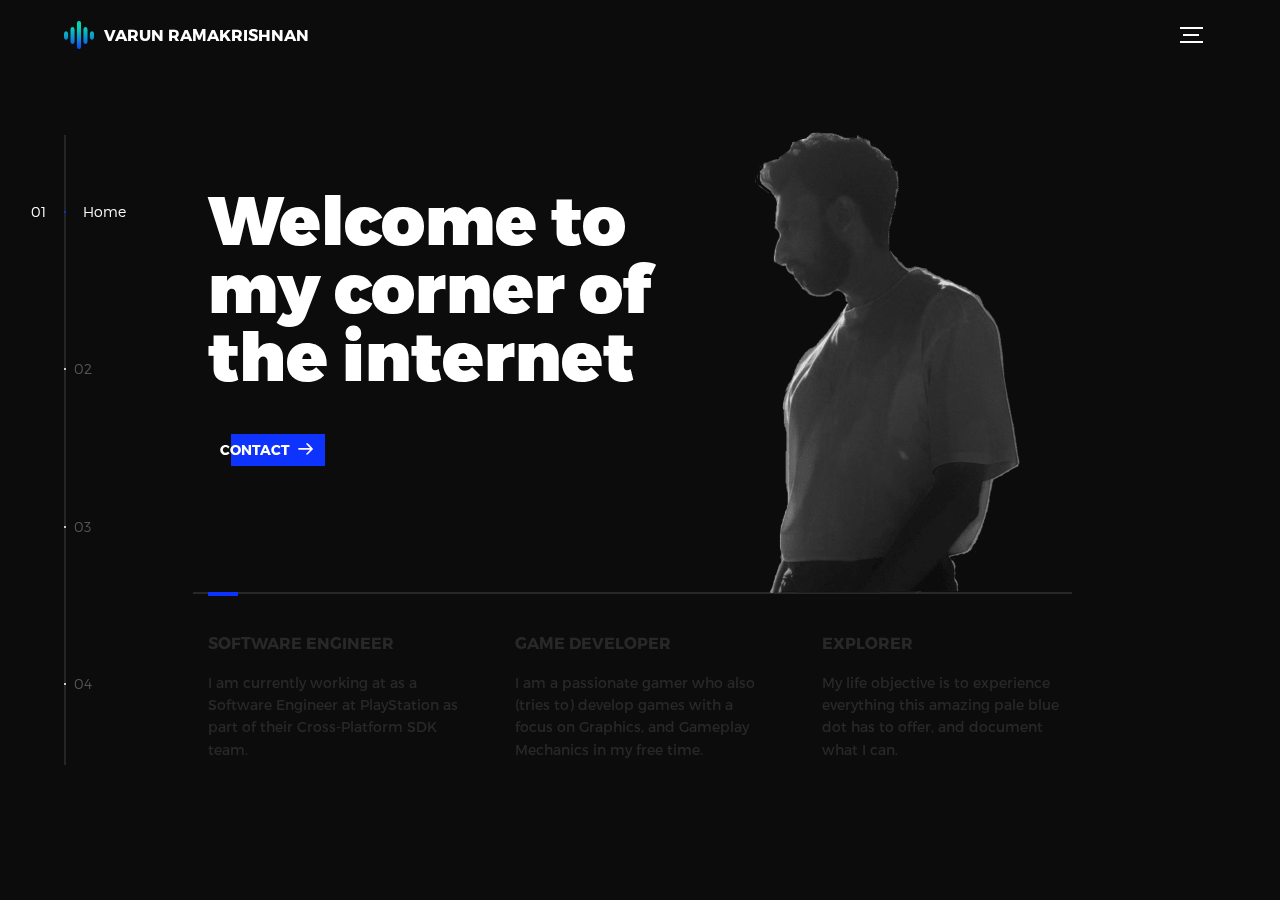
==== index.html @ d5f927af "Content changes" ====
<!DOCTYPE html>
<html lang="en">
<head>
  <title>Varun Ramakrishnan</title>
  <meta charset="utf-8">
  <meta name="viewport" content="width=device-width, initial-scale=1">
  <meta http-equiv="X-UA-Compatible" content="IE=edge">
  <meta name="description" content="HTML5 website template">
  <meta name="keywords" content="global, template, html, sass, jquery">
  <meta name="author" content="Varun Ramakrishnan">
  <link rel="stylesheet" href="assets/css/main.css">
</head>
<body>

<!-- notification for small viewports and landscape oriented smartphones -->
<div class="device-notification">
  <a class="device-notification--logo" href="#0">
    <img src="assets/img/logo.png" alt="Global">
    <p>Varun Ramakrishnan</p>
  </a>
  <p class="device-notification--message">I apologize, but I must request you orient your device to portrait or view my website from a larger screen. You won't be disappointed.</p>
</div>

<div class="perspective effect-rotate-left">
  <div class="container"><div class="outer-nav--return"></div>
    <div id="viewport" class="l-viewport">
      <div class="l-wrapper">
        <header class="header">
          <a class="header--logo" href="#0">
            <img src="assets/img/logo.png" alt="Global">
            <p>Varun Ramakrishnan</p>
          </a>
          <button class="header--cta cta">Contact Me</button>
          <div class="header--nav-toggle">
            <span></span>
          </div>
        </header>
        <nav class="l-side-nav">
          <ul class="side-nav">
            <li class="is-active"><span>Home</span></li>
            <li><span>Works</span></li>
            <li><span>About</span></li>
            <li><span>Contact</span></li>
            <!--<li><span>Hire us</span></li>-->
          </ul>
        </nav>
        <ul class="l-main-content main-content">
          <li class="l-section section section--is-active">
            <div class="intro">
              <div class="intro--banner">
                <h1>Welcome to<br>my corner of<br>the internet</h1>
                <button class="cta">Contact
                  <svg version="1.1" id="Layer_1" xmlns="http://www.w3.org/2000/svg" xmlns:xlink="http://www.w3.org/1999/xlink" x="0px" y="0px" viewBox="0 0 150 118" style="enable-background:new 0 0 150 118;" xml:space="preserve">
                  <g transform="translate(0.000000,118.000000) scale(0.100000,-0.100000)">
                    <path d="M870,1167c-34-17-55-57-46-90c3-15,81-100,194-211l187-185l-565-1c-431,0-571-3-590-13c-55-28-64-94-18-137c21-20,33-20,597-20h575l-192-193C800,103,794,94,849,39c20-20,39-29,61-29c28,0,63,30,298,262c147,144,272,271,279,282c30,51,23,60-219,304C947,1180,926,1196,870,1167z"/>
                  </g>
                  </svg>
                  <span class="btn-background"></span>
                </button>
                <img src="assets/img/intro-banner-min.png" alt="Welcome">
              </div>
              <div class="intro--options">
                <a href="#0">
                  <h3>Software Engineer</h3>
                  <p>I am currently working at as a Software Engineer at PlayStation as part of their Cross-Platform SDK team.</p>
                </a>
                <a href="#0">
                  <h3>Game Developer</h3>
                  <p>I am a passionate gamer who also (tries to) develop games with a focus on Graphics, and Gameplay Mechanics in my free time.</p>
                </a>
                <a href="#0">
                  <h3>Explorer</h3>
                  <p>My life objective is to experience everything this amazing pale blue dot has to offer, and document what I can.</p>
                </a>
              </div>
            </div>
          </li>
          <li class="l-section section">
            <div class="work">
              <h2>Portfolio</h2>
              <div class="work--lockup">
                <ul class="slider">
                  <li class="slider--item slider--item-left">
                    <a href="inner/Resume.html" target="_blank" rel="noopener noreferrer">
                      <div class="slider--item-image">
                        <img src="assets/img/work-victory.jpg" alt="Resume">
                      </div>
                      <p class="slider--item-title">Resume</p>
                      <p class="slider--item-description">A website-ified version of my paper resume.</p>
                    </a>
                  </li>
                  <li class="slider--item slider--item-center">
                    <a href="https://github.com/VarunRamakri7" target="_blank" rel="noopener noreferrer">
                      <div class="slider--item-image">
                        <img src="assets/img/work-metiew-smith.jpg" alt="GitHub">
                      </div>
                      <p class="slider--item-title">GitHub</p>
                      <p class="slider--item-description">All my repositories with my games, graphics, and simulation projects.</p>
                    </a>
                  </li>
                  <li class="slider--item slider--item-right">
                    <a href="https://store.steampowered.com/app/1269250/War_Smith/" target="_blank" rel="noopener noreferrer">
                      <div class="slider--item-image">
                        <img src="assets/img/work-alex-nowak.jpg" alt="War Smith">
                      </div>
                      <p class="slider--item-title">War Smith</p>
                      <p class="slider--item-description">I was the Lead Programmer on this couch co-op that is available on Steam.</p>
                    </a>
                  </li>
                  <li class="slider--item slider--item-right">
                    <a href="https://varunramakri7.github.io/BottomGun/" target="_blank" rel="noopener noreferrer">
                      <div class="slider--item-image">
                        <img src="assets/img/work-alex-nowak.jpg" alt="BottomGun">
                      </div>
                      <p class="slider--item-title">BottomGun</p>
                      <p class="slider--item-description">My take on an endless runner that I made while learning WebGL.</p>
                    </a>
                  </li>
                </ul>
                <div class="slider--prev">
                  <svg version="1.1" id="Layer_1" xmlns="http://www.w3.org/2000/svg" xmlns:xlink="http://www.w3.org/1999/xlink" x="0px" y="0px"
                  viewBox="0 0 150 118" style="enable-background:new 0 0 150 118;" xml:space="preserve">
                  <g transform="translate(0.000000,118.000000) scale(0.100000,-0.100000)">
                    <path d="M561,1169C525,1155,10,640,3,612c-3-13,1-36,8-52c8-15,134-145,281-289C527,41,562,10,590,10c22,0,41,9,61,29
                    c55,55,49,64-163,278L296,510h575c564,0,576,0,597,20c46,43,37,109-18,137c-19,10-159,13-590,13l-565,1l182,180
                    c101,99,187,188,193,199c16,30,12,57-12,84C631,1174,595,1183,561,1169z"/>
                  </g>
                  </svg>
                </div>
                <div class="slider--next">
                  <svg version="1.1" id="Layer_1" xmlns="http://www.w3.org/2000/svg" xmlns:xlink="http://www.w3.org/1999/xlink" x="0px" y="0px" viewBox="0 0 150 118" style="enable-background:new 0 0 150 118;" xml:space="preserve">
                  <g transform="translate(0.000000,118.000000) scale(0.100000,-0.100000)">
                    <path d="M870,1167c-34-17-55-57-46-90c3-15,81-100,194-211l187-185l-565-1c-431,0-571-3-590-13c-55-28-64-94-18-137c21-20,33-20,597-20h575l-192-193C800,103,794,94,849,39c20-20,39-29,61-29c28,0,63,30,298,262c147,144,272,271,279,282c30,51,23,60-219,304C947,1180,926,1196,870,1167z"/>
                  </g>
                  </svg>
                </div>
              </div>
            </div>
          </li>
          <li class="l-section section">
            <div class="about">
              <div class="about--banner">
                <h2>We<br>believe in<br>passionate<br>people</h2>
                <a href="#0">Career
                  <span>
                    <svg version="1.1" id="Layer_1" xmlns="http://www.w3.org/2000/svg" xmlns:xlink="http://www.w3.org/1999/xlink" x="0px" y="0px" viewBox="0 0 150 118" style="enable-background:new 0 0 150 118;" xml:space="preserve">
                    <g transform="translate(0.000000,118.000000) scale(0.100000,-0.100000)">
                      <path d="M870,1167c-34-17-55-57-46-90c3-15,81-100,194-211l187-185l-565-1c-431,0-571-3-590-13c-55-28-64-94-18-137c21-20,33-20,597-20h575l-192-193C800,103,794,94,849,39c20-20,39-29,61-29c28,0,63,30,298,262c147,144,272,271,279,282c30,51,23,60-219,304C947,1180,926,1196,870,1167z"/>
                    </g>
                    </svg>
                  </span>
                </a>
                <img src="assets/img/about-visual.png" alt="About Us">
              </div>
              <div class="about--options">
                <a href="#0">
                  <h3>Winners</h3>
                </a>
                <a href="#0">
                  <h3>Philosophy</h3>
                </a>
                <a href="#0">
                  <h3>History</h3>
                </a>
              </div>
            </div>
          </li>
          <li class="l-section section">
            <div class="contact">
              <div class="contact--lockup">
                <div class="modal">
                  <div class="modal--information">
                    <p>Pawia 5, 31-154 Kraków, Poland</p>
                    <a href="mailto:ouremail@gmail.com">ouremail@gmail.com</a>
                    <a href="tel:+148126287560">+48 12 628 75 60</a>
                  </div>
                  <ul class="modal--options">
                    <li><a href="#0">Bēhance</a></li>
                    <li><a href="#0">dribbble</a></li>
                    <li><a href="mailto:ouremail@gmail.com">Contact Us</a></li>
                  </ul>
                </div>
              </div>
            </div>
          </li>
          <li class="l-section section">
            <div class="hire">
              <h2>You want us to do</h2>
              <!-- checkout formspree.io for easy form setup -->
              <form class="work-request">
                <div class="work-request--options">
                  <span class="options-a">
                    <input id="opt-1" type="checkbox" value="app design">
                    <label for="opt-1">
                      <svg version="1.1" id="Layer_1" xmlns="http://www.w3.org/2000/svg" xmlns:xlink="http://www.w3.org/1999/xlink" x="0px" y="0px"
                      viewBox="0 0 150 111" style="enable-background:new 0 0 150 111;" xml:space="preserve">
                      <g transform="translate(0.000000,111.000000) scale(0.100000,-0.100000)">
                        <path d="M950,705L555,310L360,505C253,612,160,700,155,700c-6,0-44-34-85-75l-75-75l278-278L550-5l475,475c261,261,475,480,475,485c0,13-132,145-145,145C1349,1100,1167,922,950,705z"/>
                      </g>
                      </svg>
                      App Design
                    </label>
                    <input id="opt-2" type="checkbox" value="graphic design">
                    <label for="opt-2">
                      <svg version="1.1" id="Layer_1" xmlns="http://www.w3.org/2000/svg" xmlns:xlink="http://www.w3.org/1999/xlink" x="0px" y="0px"
                      viewBox="0 0 150 111" style="enable-background:new 0 0 150 111;" xml:space="preserve">
                      <g transform="translate(0.000000,111.000000) scale(0.100000,-0.100000)">
                        <path d="M950,705L555,310L360,505C253,612,160,700,155,700c-6,0-44-34-85-75l-75-75l278-278L550-5l475,475c261,261,475,480,475,485c0,13-132,145-145,145C1349,1100,1167,922,950,705z"/>
                      </g>
                      </svg>
                      Graphic Design
                    </label>
                    <input id="opt-3" type="checkbox" value="motion design">
                    <label for="opt-3">
                      <svg version="1.1" id="Layer_1" xmlns="http://www.w3.org/2000/svg" xmlns:xlink="http://www.w3.org/1999/xlink" x="0px" y="0px"
                      viewBox="0 0 150 111" style="enable-background:new 0 0 150 111;" xml:space="preserve">
                      <g transform="translate(0.000000,111.000000) scale(0.100000,-0.100000)">
                        <path d="M950,705L555,310L360,505C253,612,160,700,155,700c-6,0-44-34-85-75l-75-75l278-278L550-5l475,475c261,261,475,480,475,485c0,13-132,145-145,145C1349,1100,1167,922,950,705z"/>
                      </g>
                      </svg>
                      Motion Design
                    </label>
                  </span>
                  <span class="options-b">
                    <input id="opt-4" type="checkbox" value="ux design">
                    <label for="opt-4">
                      <svg version="1.1" id="Layer_1" xmlns="http://www.w3.org/2000/svg" xmlns:xlink="http://www.w3.org/1999/xlink" x="0px" y="0px"
                      viewBox="0 0 150 111" style="enable-background:new 0 0 150 111;" xml:space="preserve">
                      <g transform="translate(0.000000,111.000000) scale(0.100000,-0.100000)">
                        <path d="M950,705L555,310L360,505C253,612,160,700,155,700c-6,0-44-34-85-75l-75-75l278-278L550-5l475,475c261,261,475,480,475,485c0,13-132,145-145,145C1349,1100,1167,922,950,705z"/>
                      </g>
                      </svg>
                      UX Design
                    </label>
                    <input id="opt-5" type="checkbox" value="webdesign">
                    <label for="opt-5">
                      <svg version="1.1" id="Layer_1" xmlns="http://www.w3.org/2000/svg" xmlns:xlink="http://www.w3.org/1999/xlink" x="0px" y="0px"
                      viewBox="0 0 150 111" style="enable-background:new 0 0 150 111;" xml:space="preserve">
                      <g transform="translate(0.000000,111.000000) scale(0.100000,-0.100000)">
                        <path d="M950,705L555,310L360,505C253,612,160,700,155,700c-6,0-44-34-85-75l-75-75l278-278L550-5l475,475c261,261,475,480,475,485c0,13-132,145-145,145C1349,1100,1167,922,950,705z"/>
                      </g>
                      </svg>
                      Webdesign
                    </label>
                    <input id="opt-6" type="checkbox" value="marketing">
                    <label for="opt-6">
                      <svg version="1.1" id="Layer_1" xmlns="http://www.w3.org/2000/svg" xmlns:xlink="http://www.w3.org/1999/xlink" x="0px" y="0px"
                      viewBox="0 0 150 111" style="enable-background:new 0 0 150 111;" xml:space="preserve">
                      <g transform="translate(0.000000,111.000000) scale(0.100000,-0.100000)">
                        <path d="M950,705L555,310L360,505C253,612,160,700,155,700c-6,0-44-34-85-75l-75-75l278-278L550-5l475,475c261,261,475,480,475,485c0,13-132,145-145,145C1349,1100,1167,922,950,705z"/>
                      </g>
                      </svg>
                      Marketing
                    </label>
                  </span>
                </div>
                <div class="work-request--information">
                  <div class="information-name">
                    <input id="name" type="text" spellcheck="false">
                    <label for="name">Name</label>
                  </div>
                  <div class="information-email">
                    <input id="email" type="email" spellcheck="false">
                    <label for="email">Email</label>
                  </div>
                </div>
                <input type="submit" value="Send Request">
              </form>
            </div>
          </li>
        </ul>
      </div>
    </div>
  </div>
  <ul class="outer-nav">
    <li class="is-active">Home</li>
    <li>Works</li>
    <li>About</li>
    <li>Contact</li>
    <li>Hire us</li>
  </ul>
</div>

<script src="https://ajax.googleapis.com/ajax/libs/jquery/2.2.4/jquery.min.js"></script>
<script>window.jQuery || document.write('<script src="assets/js/vendor/jquery-2.2.4.min.js"><\/script>')</script>
<script src="assets/js/functions-min.js"></script>
</body>
</html>
---- assets/css/main.css ----
@font-face{font-family:'Montserrat';src:url("fonts/Montserrat-Black.eot");src:local("☺"),url("fonts/Montserrat-Black.woff") format("woff"),url("fonts/Montserrat-Black.ttf") format("truetype"),url("fonts/Montserrat-Black.svg") format("svg");font-weight:900;font-style:normal}@font-face{font-family:'Montserrat';src:url("fonts/Montserrat-Bold.eot");src:local("☺"),url("fonts/Montserrat-Bold.woff") format("woff"),url("fonts/Montserrat-Bold.ttf") format("truetype"),url("fonts/Montserrat-Bold.svg") format("svg");font-weight:700;font-style:normal}@font-face{font-family:'Montserrat';src:url("fonts/Montserrat-Regular.eot");src:local("☺"),url("fonts/Montserrat-Regular.woff") format("woff"),url("fonts/Montserrat-Regular.ttf") format("truetype"),url("fonts/Montserrat-Regular.svg") format("svg");font-weight:400;font-style:normal}@font-face{font-family:'Montserrat';src:url("fonts/Montserrat-Light.eot");src:local("☺"),url("fonts/Montserrat-Light.woff") format("woff"),url("fonts/Montserrat-Light.ttf") format("truetype"),url("fonts/Montserrat-Light.svg") format("svg");font-weight:300;font-style:normal}/*! normalize.css v3.0.2 | MIT License | git.io/normalize */html{font-family:sans-serif;-ms-text-size-adjust:100%;-webkit-text-size-adjust:100%}body{margin:0}article,aside,details,figcaption,figure,footer,header,hgroup,main,menu,nav,section,summary{display:block}audio,canvas,progress,video{display:inline-block;vertical-align:baseline}audio:not([controls]){display:none;height:0}[hidden],template{display:none}a{background-color:transparent}a:active,a:hover{outline:0}abbr[title]{border-bottom:1px dotted}b,strong{font-weight:bold}dfn{font-style:italic}h1{font-size:2em;margin:0.67em 0}mark{background:#ff0;color:#000}small{font-size:80%}sub,sup{font-size:75%;line-height:0;position:relative;vertical-align:baseline}sup{top:-0.5em}sub{bottom:-0.25em}img{border:0}svg:not(:root){overflow:hidden}figure{margin:1em 40px}hr{box-sizing:content-box;height:0}pre{overflow:auto}code,kbd,pre,samp{font-family:monospace, monospace;font-size:1em}button,input,optgroup,select,textarea{color:inherit;font:inherit;margin:0}button{overflow:visible}button,select{text-transform:none}button,html input[type="button"],input[type="reset"],input[type="submit"]{-webkit-appearance:button;cursor:pointer}button[disabled],html input[disabled]{cursor:default}button::-moz-focus-inner,input::-moz-focus-inner{border:0;padding:0}input{line-height:normal}input[type="checkbox"],input[type="radio"]{box-sizing:border-box;padding:0}input[type="number"]::-webkit-inner-spin-button,input[type="number"]::-webkit-outer-spin-button{height:auto}input[type="search"]{-webkit-appearance:textfield;box-sizing:content-box}input[type="search"]::-webkit-search-cancel-button,input[type="search"]::-webkit-search-decoration{-webkit-appearance:none}fieldset{border:1px solid #c0c0c0;margin:0 2px;padding:0.35em 0.625em 0.75em}legend{border:0;padding:0}textarea{overflow:auto}optgroup{font-weight:bold}table{border-collapse:collapse;border-spacing:0}td,th{padding:0}::-moz-selection{background:#FFF498}::selection{background:#FFF498}::-moz-selection{background:#FFF498}img::-moz-selection{background:transparent}img::selection{background:transparent}img::-moz-selection{background:transparent}body{-webkit-tap-highlight-color:#FFF498}body{background-color:#0c0c0c;font-size:14px;line-height:1.6;font-family:"Montserrat",sans-serif;color:#fff;-webkit-font-smoothing:antialiased;-webkit-text-size-adjust:100%}.l-viewport{position:relative;width:100%;height:100vh;box-shadow:0 0 45px 5px rgba(0,0,0,0.85);overflow:hidden}.l-wrapper{position:relative;width:1440px;max-width:90%;height:100%;margin:0 auto}.l-side-nav{position:absolute;left:0;display:-webkit-box;display:-webkit-flex;display:-ms-flexbox;display:flex;height:100%;-webkit-box-align:center;-webkit-align-items:center;-ms-flex-align:center;align-items:center}.l-side-nav::before{content:"";position:absolute;top:50%;left:0;-webkit-transform:translateY(-50%);transform:translateY(-50%);width:2px;height:70%;max-height:750px;background-color:#555;opacity:.35;z-index:10}@media (max-width: 1180px){.l-side-nav{display:none}}.l-main-content{position:relative;width:100%;height:100%;margin:0;padding:0;list-style:none}.l-section{position:absolute;width:100%;height:100%}.device-notification{display:none;position:fixed;top:0;left:0;width:100%;height:100%;-webkit-box-orient:vertical;-webkit-box-direction:normal;-webkit-flex-direction:column;-ms-flex-direction:column;flex-direction:column;-webkit-box-align:center;-webkit-align-items:center;-ms-flex-align:center;-ms-grid-row-align:center;align-items:center;-webkit-box-pack:center;-webkit-justify-content:center;-ms-flex-pack:center;justify-content:center;background-color:#0c0c0c;z-index:12}.device-notification--logo{display:-webkit-box;display:-webkit-flex;display:-ms-flexbox;display:flex;-webkit-box-align:center;-webkit-align-items:center;-ms-flex-align:center;align-items:center;text-decoration:none;color:#fff}.device-notification--logo p{margin:0 0 0 10px;font-size:16px;font-weight:700;text-transform:uppercase}.device-notification--message{width:70%;margin:30px 0 0 0;font-weight:700;text-align:center}@media (max-width: 767px) and (min-width: 601px) and (max-height: 680px){.device-notification{display:-webkit-box;display:-webkit-flex;display:-ms-flexbox;display:flex}}@media (max-width: 600px) and (min-width: 480px) and (max-height: 580px){.device-notification{display:-webkit-box;display:-webkit-flex;display:-ms-flexbox;display:flex}}@media (max-width: 736px) and (min-width: 360px) and (orientation: landscape){.device-notification{display:-webkit-box;display:-webkit-flex;display:-ms-flexbox;display:flex}}@media(max-width: 359px){.device-notification{display:-webkit-box;display:-webkit-flex;display:-ms-flexbox;display:flex}}.section{opacity:0;visibility:hidden;-webkit-transition:opacity .4s ease-in-out,visibility 0s .4s;transition:opacity .4s ease-in-out,visibility 0s .4s}.section--is-active{opacity:1;visibility:visible;z-index:1;-webkit-transition:opacity .4s ease-in-out .4s;transition:opacity .4s ease-in-out .4s}.section--next{-webkit-transform:translateY(-45px);transform:translateY(-45px);-webkit-transition:-webkit-transform .4s ease-in-out;transition:-webkit-transform .4s ease-in-out;transition:transform .4s ease-in-out;transition:transform .4s ease-in-out, -webkit-transform .4s ease-in-out}.section--prev{-webkit-transform:translateY(45px);transform:translateY(45px);-webkit-transition:-webkit-transform .4s ease-in-out;transition:-webkit-transform .4s ease-in-out;transition:transform .4s ease-in-out;transition:transform .4s ease-in-out, -webkit-transform .4s ease-in-out}.header{position:absolute;top:0;left:0;display:-webkit-box;display:-webkit-flex;display:-ms-flexbox;display:flex;width:100%;height:70px;-webkit-box-align:center;-webkit-align-items:center;-ms-flex-align:center;align-items:center;-webkit-box-pack:justify;-webkit-justify-content:space-between;-ms-flex-pack:justify;justify-content:space-between;z-index:10}.header--logo{display:-webkit-box;display:-webkit-flex;display:-ms-flexbox;display:flex;-webkit-box-align:center;-webkit-align-items:center;-ms-flex-align:center;align-items:center;text-decoration:none;color:#fff}.header--logo p{margin:0 0 0 10px;font-size:16px;font-weight:700;text-transform:uppercase}.header--nav-toggle{display:-webkit-box;display:-webkit-flex;display:-ms-flexbox;display:flex;width:50px;height:50px;-webkit-box-orient:vertical;-webkit-box-direction:normal;-webkit-flex-direction:column;-ms-flex-direction:column;flex-direction:column;-webkit-box-align:center;-webkit-align-items:center;-ms-flex-align:center;align-items:center;-webkit-box-pack:center;-webkit-justify-content:center;-ms-flex-pack:center;justify-content:center;cursor:pointer}.header--nav-toggle span,.header--nav-toggle::before,.header--nav-toggle::after{content:"";position:relative;width:16px;height:2px;background-color:#fff}.header--nav-toggle::before{bottom:5px;width:23px}.header--nav-toggle::after{top:5px;width:23px}.header--cta{position:absolute;top:50%;left:50%;-webkit-transform:translate(-50%, -50%);transform:translate(-50%, -50%);padding:0 20px;line-height:30px;text-decoration:none;color:#fff;font-weight:700;text-transform:uppercase;background-color:#0f33ff;border:none;opacity:0;visibility:hidden;-webkit-transition:opacity .4s ease-in-out,visibility 0s .4s;transition:opacity .4s ease-in-out,visibility 0s .4s}.header--cta:focus{outline:none}.header--cta.is-active{opacity:1;visibility:visible;-webkit-transition:opacity .4s ease-in-out .4s;transition:opacity .4s ease-in-out .4s}@media (max-width: 767px){.header--cta{display:none}}.side-nav{position:relative;display:-webkit-box;display:-webkit-flex;display:-ms-flexbox;display:flex;width:100px;height:70%;max-height:750px;-webkit-box-orient:vertical;-webkit-box-direction:normal;-webkit-flex-direction:column;-ms-flex-direction:column;flex-direction:column;-webkit-justify-content:space-around;-ms-flex-pack:distribute;justify-content:space-around;margin:0;padding:0;list-style-position:inside;z-index:10}.side-nav>li{position:relative;top:-5px;color:#fff;font-size:6px;cursor:pointer}.side-nav>li span{position:relative;top:3px;left:10px;color:#fff;font-size:14px;font-weight:300;opacity:0;visibility:hidden}.side-nav>li::before{position:absolute;top:3px;left:10px;color:#555;font-size:14px;font-weight:300}.side-nav li:nth-child(1)::before{content:"01"}.side-nav li:nth-child(2)::before{content:"02"}.side-nav li:nth-child(3)::before{content:"03"}.side-nav li:nth-child(4)::before{content:"04"}.side-nav li:nth-child(5)::before{content:"05"}.side-nav li.is-active{color:#0f33ff;-webkit-transition:color .4s ease-in-out;transition:color .4s ease-in-out}.side-nav li.is-active span{opacity:1;visibility:visible;-webkit-transition:opacity .4s ease-in-out;transition:opacity .4s ease-in-out}.side-nav li.is-active::before{left:-33px;color:#fff}.intro{position:relative;display:-webkit-box;display:-webkit-flex;display:-ms-flexbox;display:flex;width:900px;max-width:75%;height:100%;-webkit-box-orient:vertical;-webkit-box-direction:normal;-webkit-flex-direction:column;-ms-flex-direction:column;flex-direction:column;-webkit-box-pack:center;-webkit-justify-content:center;-ms-flex-pack:center;justify-content:center;margin:0 auto}@media (max-width: 1180px){.intro{max-width:100%}}.intro--banner{position:relative;height:475px}.intro--banner::before{content:"";position:absolute;bottom:20px;left:-15px;right:0;height:2px;background-color:#282828}.intro--banner::after{content:"";position:absolute;bottom:18px;left:0;width:30px;height:4px;background-color:#0f33ff}.intro--banner h1{position:relative;font-size:68px;font-weight:900;line-height:1;z-index:1}.intro--banner button{position:relative;padding:5px 17px 5px 12px;font-weight:700;text-transform:uppercase;background-color:transparent;border:none}.intro--banner button .btn-background{position:absolute;top:0;left:23px;right:0;height:100%;background-color:#0f33ff;z-index:-1;-webkit-transition:left .2s ease-in-out;transition:left .2s ease-in-out}.intro--banner button:hover .btn-background{left:0}.intro--banner button:focus{outline:none}.intro--banner button svg{position:relative;left:5px;width:15px;fill:#fff}.intro--banner img{position:absolute;bottom:21px;right:-12px}.intro--options{display:-webkit-box;display:-webkit-flex;display:-ms-flexbox;display:flex;-webkit-box-pack:justify;-webkit-justify-content:space-between;-ms-flex-pack:justify;justify-content:space-between;margin:0;padding:0;list-style:none}.intro--options>a{max-width:250px;text-decoration:none;color:#282828;-webkit-transition:color .2s ease-in-out;transition:color .2s ease-in-out}.intro--options>a:hover{color:#fff}.intro--options h3{font-size:16px;text-transform:uppercase}.intro--options p{margin-bottom:0}@media (max-width: 900px){.intro--banner{height:380px}.intro--banner h1{font-size:55px}.intro--banner img{width:430px}.intro--options>a{margin-right:30px}.intro--options>a:last-child{margin-right:0}}@media (max-width: 767px){.intro--banner{height:305px}.intro--banner h1{font-size:44px}.intro--banner img{width:330px}.intro--options{display:block}.intro--options>a{display:block;max-width:100%;margin:0 0 30px 0}.intro--options>a:last-child{margin-bottom:0}}@media (max-width: 600px){.intro--banner{height:360px}.intro--banner h1{font-size:55px}.intro--banner img{display:none}}@media (max-width: 600px) and (max-height: 750px){.intro--banner{height:auto}.intro--banner::before,.intro--banner::after{display:none}.intro--banner h1{margin-top:0}.intro--options{display:none}}.work{position:relative;display:-webkit-box;display:-webkit-flex;display:-ms-flexbox;display:flex;width:960px;max-width:80%;height:100%;-webkit-box-orient:vertical;-webkit-box-direction:normal;-webkit-flex-direction:column;-ms-flex-direction:column;flex-direction:column;-webkit-box-pack:center;-webkit-justify-content:center;-ms-flex-pack:center;justify-content:center;margin:0 auto}@media (max-width: 1180px){.work{max-width:100%}}.work h2{margin:0 0 20px 0;font-size:30px;text-align:center}.work--lockup{position:relative}.work--lockup .slider{position:relative;display:-webkit-box;display:-webkit-flex;display:-ms-flexbox;display:flex;width:80%;margin:0 auto;padding:0;list-style:none}.work--lockup .slider--item{position:absolute;display:none;text-align:center}.work--lockup .slider--item a{text-decoration:none;color:#858585}.work--lockup .slider--item-title{margin-top:10px;font-size:12px;font-weight:700;text-transform:uppercase}.work--lockup .slider--item-description{display:none;max-width:250px;margin:0 auto}.work--lockup .slider--item-image{width:150px;height:150px;margin:0 auto;border-radius:50%;overflow:hidden}.work--lockup .slider--item-image img{width:100%}.work--lockup .slider--item-left{top:50%;left:0;-webkit-transform:translateY(-50%);transform:translateY(-50%);display:block}.work--lockup .slider--item-right{top:50%;right:0;-webkit-transform:translateY(-50%);transform:translateY(-50%);display:block}.work--lockup .slider--item-center{position:relative;top:30px;left:50%;-webkit-transform:translateX(-50%);transform:translateX(-50%);display:block}.work--lockup .slider--item-center a{color:#fff}.work--lockup .slider--item-center .slider--item-title{margin-top:25px;font-size:16px}.work--lockup .slider--item-center .slider--item-description{display:block}.work--lockup .slider--item-center .slider--item-image{width:300px;height:300px}.work--lockup .slider--next,.work--lockup .slider--prev{position:absolute;top:160px;display:-webkit-box;display:-webkit-flex;display:-ms-flexbox;display:flex;width:50px;height:50px;-webkit-box-align:center;-webkit-align-items:center;-ms-flex-align:center;align-items:center;-webkit-box-pack:center;-webkit-justify-content:center;-ms-flex-pack:center;justify-content:center;background-color:#282828;border-radius:50%;cursor:pointer}.work--lockup .slider--next svg,.work--lockup .slider--prev svg{width:20px;fill:#fff}.work--lockup .slider--next{right:0}.work--lockup .slider--prev{left:0}@media (max-width: 900px){.work--lockup .slider--item-image{width:120px;height:120px}.work--lockup .slider--item-center .slider--item-image{width:240px;height:240px}.work--lockup .slider--next,.work--lockup .slider--prev{top:130px}}@media (max-width: 767px){.work--lockup .slider{width:75%}.work--lockup .slider--item-image{width:90px;height:90px}.work--lockup .slider--item-center .slider--item-image{width:190px;height:190px}.work--lockup .slider--next,.work--lockup .slider--prev{top:105px}}@media (max-width: 600px){.work--lockup .slider{width:auto}.work--lockup .slider--item-left,.work--lockup .slider--item-right{display:none}}.about{position:relative;display:-webkit-box;display:-webkit-flex;display:-ms-flexbox;display:flex;width:900px;max-width:75%;height:100%;-webkit-box-orient:vertical;-webkit-box-direction:normal;-webkit-flex-direction:column;-ms-flex-direction:column;flex-direction:column;-webkit-box-pack:center;-webkit-justify-content:center;-ms-flex-pack:center;justify-content:center;margin:0 auto}@media (max-width: 1180px){.about{max-width:100%}}.about--banner{position:relative;height:475px}.about--banner::before{content:"";position:absolute;top:20px;left:200px;-webkit-transform:rotate(-25deg);transform:rotate(-25deg);border:5px solid #0f33ff;border-right-color:transparent;border-bottom-color:transparent}.about--banner::after{content:"";position:absolute;top:75px;left:400px;-webkit-transform:rotate(45deg);transform:rotate(45deg);width:10px;height:10px;background-color:#0f33ff}.about--banner h2{position:relative;margin-top:35px;font-size:68px;font-weight:900;line-height:1;z-index:1}.about--banner h2::before{content:"";position:absolute;top:60px;left:268px;width:30px;height:30px;background-color:#0f33ff;border-radius:50%}.about--banner h2::after{content:"";position:absolute;top:255px;left:255px;width:10px;height:10px;background-color:#0f33ff}.about--banner a{padding:5px 17px 5px 0;text-decoration:none;color:#fff;font-weight:700;text-transform:uppercase;background-color:transparent}.about--banner a:hover svg{left:10px}.about--banner a svg{position:relative;left:5px;width:15px;fill:#fff;-webkit-transition:left .2s ease-in-out;transition:left .2s ease-in-out}.about--banner img{position:absolute;bottom:-90px;right:-12px}.about--options{display:-webkit-box;display:-webkit-flex;display:-ms-flexbox;display:flex;max-width:600px;-webkit-box-pack:justify;-webkit-justify-content:space-between;-ms-flex-pack:justify;justify-content:space-between;margin:0;padding:0;list-style:none}.about--options>a{position:relative;width:150px;height:75px;text-decoration:none;color:#fff;border:10px solid #0f33ff;background-position:center;background-size:cover;background-repeat:no-repeat}.about--options>a:nth-child(1){background-image:url("../img/about-winners.jpg")}.about--options>a:nth-child(2){background-image:url("../img/about-philosophy.jpg")}.about--options>a:nth-child(3){background-image:url("../img/about-history.jpg")}.about--options>a:hover h3{bottom:-50px}.about--options h3{position:absolute;bottom:-38px;left:10px;font-size:16px;text-transform:uppercase;-webkit-transition:bottom .2s ease-in-out,left .2s ease-in-out;transition:bottom .2s ease-in-out,left .2s ease-in-out}@media (max-width: 767px){.about--banner{height:305px}.about--banner::before{top:0;left:125px}.about--banner::after{top:35px;left:260px}.about--banner h2{margin-top:10px;font-size:44px}.about--banner h2::before{top:28px;left:168px}.about--banner h2::after{top:163px;left:163px}.about--banner img{width:315px}}@media (max-width: 600px){.about--banner{height:auto}.about--banner::before{left:155px}.about--banner::after{left:310px}.about--banner h2{margin-top:0;font-size:55px}.about--banner h2::before{top:43px;left:214px}.about--banner h2::after{top:205px;left:205px}.about--banner img{display:none}.about--options{display:none}}.contact{position:fixed;top:0;left:0;width:100%;height:100%;background-image:url("../img/contact-visual.png");background-position:center;background-size:cover;background-repeat:no-repeat}.contact--lockup{position:relative;display:-webkit-box;display:-webkit-flex;display:-ms-flexbox;display:flex;width:900px;max-width:75%;height:100%;-webkit-box-align:center;-webkit-align-items:center;-ms-flex-align:center;align-items:center;-webkit-box-pack:end;-webkit-justify-content:flex-end;-ms-flex-pack:end;justify-content:flex-end;margin:0 auto}@media (max-width: 1180px){.contact--lockup{max-width:90%}}@media (max-width: 767px){.contact--lockup{-webkit-box-pack:center;-webkit-justify-content:center;-ms-flex-pack:center;justify-content:center}}.contact--lockup .modal{padding:45px 45px;text-align:center;background-color:#0c0c0c;box-shadow:0 0 30px 0 rgba(0,0,0,0.75)}.contact--lockup .modal--information p,.contact--lockup .modal--information a{display:block;margin:14px 0;text-decoration:none;color:#fff;font-weight:700}.contact--lockup .modal--information p{margin-top:0}.contact--lockup .modal--options{margin:0;padding:0;list-style:none}.contact--lockup .modal--options>li{width:130px;margin:0 auto 25px auto}.contact--lockup .modal--options li:nth-child(1){background-color:#1769ff}.contact--lockup .modal--options li:nth-child(2){background-color:#ea4c89}.contact--lockup .modal--options li:nth-child(3){margin-bottom:0;background-color:#0f33ff;text-transform:uppercase}.contact--lockup .modal--options a{display:block;width:100%;padding:8px 0;text-decoration:none;color:#fff;font-weight:700}.hire{position:relative;display:-webkit-box;display:-webkit-flex;display:-ms-flexbox;display:flex;width:700px;max-width:75%;height:100%;-webkit-box-orient:vertical;-webkit-box-direction:normal;-webkit-flex-direction:column;-ms-flex-direction:column;flex-direction:column;-webkit-box-pack:center;-webkit-justify-content:center;-ms-flex-pack:center;justify-content:center;margin:0 auto}@media (max-width: 1180px){.hire{max-width:100%}}.hire h2{margin:0 0 20px 0;font-size:30px;text-align:center}.work-request{display:-webkit-box;display:-webkit-flex;display:-ms-flexbox;display:flex;width:100%;-webkit-box-orient:vertical;-webkit-box-direction:normal;-webkit-flex-direction:column;-ms-flex-direction:column;flex-direction:column;-webkit-box-align:center;-webkit-align-items:center;-ms-flex-align:center;align-items:center;color:#fff}.work-request input[type="submit"]{width:400px;max-width:100%;line-height:50px;font-size:16px;font-weight:700;text-transform:uppercase;background-color:#0f33ff;border:none;border-radius:0}.work-request input[type="submit"]:focus{outline:none}.work-request--options{display:-webkit-box;display:-webkit-flex;display:-ms-flexbox;display:flex;width:100%;-webkit-box-orient:vertical;-webkit-box-direction:normal;-webkit-flex-direction:column;-ms-flex-direction:column;flex-direction:column;-webkit-box-align:center;-webkit-align-items:center;-ms-flex-align:center;align-items:center;margin:30px 0}.work-request--options .options-a{display:-webkit-box;display:-webkit-flex;display:-ms-flexbox;display:flex;width:100%;-webkit-box-pack:justify;-webkit-justify-content:space-between;-ms-flex-pack:justify;justify-content:space-between}.work-request--options .options-b{display:-webkit-box;display:-webkit-flex;display:-ms-flexbox;display:flex;width:72%;-webkit-flex-wrap:wrap;-ms-flex-wrap:wrap;flex-wrap:wrap;-webkit-justify-content:space-around;-ms-flex-pack:distribute;justify-content:space-around}.work-request--options label{display:block;width:200px;margin-bottom:30px;line-height:50px;font-size:16px;font-weight:700;text-align:center;border:2px solid #fff;cursor:pointer;-webkit-transition:background-color .2s ease-in-out,border-color .2s ease-in-out;transition:background-color .2s ease-in-out,border-color .2s ease-in-out}.work-request--options label svg{position:relative;left:-5px;width:0;fill:#fff;-webkit-transition:width .2s ease-in-out;transition:width .2s ease-in-out}.work-request--options input[type="checkbox"]{display:none}.work-request--options input[type="checkbox"]:checked+label{background-color:#0f33ff;border-color:#0f33ff}.work-request--options input[type="checkbox"]:checked+label svg{width:15px}.work-request--information{display:-webkit-box;display:-webkit-flex;display:-ms-flexbox;display:flex;width:100%;-webkit-box-pack:justify;-webkit-justify-content:space-between;-ms-flex-pack:justify;justify-content:space-between;margin-bottom:60px}.work-request--information .information-name,.work-request--information .information-email{position:relative;width:45%;height:50px;font-size:30px;font-weight:300}.work-request--information input[type="text"],.work-request--information input[type="email"]{width:100%;padding:0 0 5px 0;background-color:transparent;border:none;border-bottom:1px solid #fff;border-radius:0}.work-request--information input[type="text"]:focus,.work-request--information input[type="email"]:focus{outline:none;background-color:#0c0c0c}.work-request--information label{position:absolute;top:0;left:0;pointer-events:none;-webkit-transition:top .2s ease-in-out,font-size .2s ease-in-out;transition:top .2s ease-in-out,font-size .2s ease-in-out}.work-request--information input:focus+label,.work-request--information input.has-value+label{top:-15px;font-size:14px}@media (max-width: 767px){.work-request--options{-webkit-box-orient:horizontal;-webkit-box-direction:normal;-webkit-flex-direction:row;-ms-flex-direction:row;flex-direction:row;-webkit-justify-content:space-around;-ms-flex-pack:distribute;justify-content:space-around}.work-request--options .options-a,.work-request--options .options-b{display:block;width:auto}}@media (max-width: 600px){.work-request--options{margin:20px 0}}@media (max-width: 600px) and (max-width: 415px){.work-request--options{-webkit-box-pack:justify;-webkit-justify-content:space-between;-ms-flex-pack:justify;justify-content:space-between}}@media (max-width: 600px){.work-request--options label{width:150px;margin-bottom:15px;font-size:14px}.work-request--options input[type="checkbox"]:checked+label svg{width:12px}.work-request--information{margin-bottom:30px}.work-request--information .information-name,.work-request--information .information-email{height:40px;font-size:24px}}.perspective{position:relative;width:100%;height:100%;overflow:hidden}.perspective--modalview{position:fixed;-webkit-perspective:1500px;perspective:1500px}.container{position:relative;-webkit-transform:translateZ(0) translateX(0) rotateY(0deg);transform:translateZ(0) translateX(0) rotateY(0deg);min-height:100%;outline:30px solid #0f33ff;-webkit-transition:-webkit-transform .4s;transition:-webkit-transform .4s;transition:transform .4s;transition:transform .4s, -webkit-transform .4s}.modalview .container{position:absolute;width:100%;height:100%;overflow:hidden;-webkit-backface-visibility:hidden;backface-visibility:hidden}.effect-rotate-left .container{-webkit-transform-origin:0% 50%;transform-origin:0% 50%;-webkit-transition:-webkit-transform .4s;transition:-webkit-transform .4s;transition:transform .4s;transition:transform .4s, -webkit-transform .4s}.effect-rotate-left--animate .container{-webkit-transform:translateZ(-1800px) translateX(-50%) rotateY(45deg);transform:translateZ(-1800px) translateX(-50%) rotateY(45deg);outline:30px solid #0f33ff}.outer-nav{position:absolute;top:50%;left:55%;-webkit-transform:translateY(-50%);transform:translateY(-50%);-webkit-transform-style:preserve-3d;transform-style:preserve-3d;margin:0;padding:0;list-style:none;text-align:center;visibility:hidden;-webkit-transition:visibility 0s .2s;transition:visibility 0s .2s}.outer-nav.is-vis{visibility:visible}.outer-nav--return{position:absolute;top:0;left:0;width:100%;height:100%;display:none;cursor:pointer;z-index:11}.outer-nav--return.is-vis{display:block}.outer-nav>li{-webkit-transform-style:preserve-3d;transform-style:preserve-3d;-webkit-transform:translateX(350px) translateZ(-1000px);transform:translateX(350px) translateZ(-1000px);font-size:55px;font-weight:900;opacity:0;cursor:pointer;-webkit-transition:opacity .2s,-webkit-transform .2s;transition:opacity .2s,-webkit-transform .2s;transition:transform .2s,opacity .2s;transition:transform .2s,opacity .2s,-webkit-transform .2s}.outer-nav>li.is-vis{-webkit-transform:translateX(0) translateZ(0);transform:translateX(0) translateZ(0);opacity:1;-webkit-transition:opacity .4s,-webkit-transform .4s;transition:opacity .4s,-webkit-transform .4s;transition:transform .4s,opacity .4s;transition:transform .4s,opacity .4s,-webkit-transform .4s}.outer-nav>li::before{content:"";position:absolute;top:50%;left:50%;-webkit-transform:translate(-50%, -25%);transform:translate(-50%, -25%);width:110%;height:15px;opacity:0;background-color:#0f33ff}.outer-nav>li.is-active::before{opacity:1}@media (max-width: 767px){.outer-nav>li{font-size:44px}}@media (max-width: 600px){.outer-nav>li{font-size:34px}}.outer-nav li.is-vis:nth-child(2){-webkit-transition-delay:.04s;transition-delay:.04s}.outer-nav li.is-vis:nth-child(3){-webkit-transition-delay:.08s;transition-delay:.08s}.outer-nav li.is-vis:nth-child(4){-webkit-transition-delay:.12s;transition-delay:.12s}.outer-nav li.is-vis:nth-child(5){-webkit-transition-delay:.16s;transition-delay:.16s}
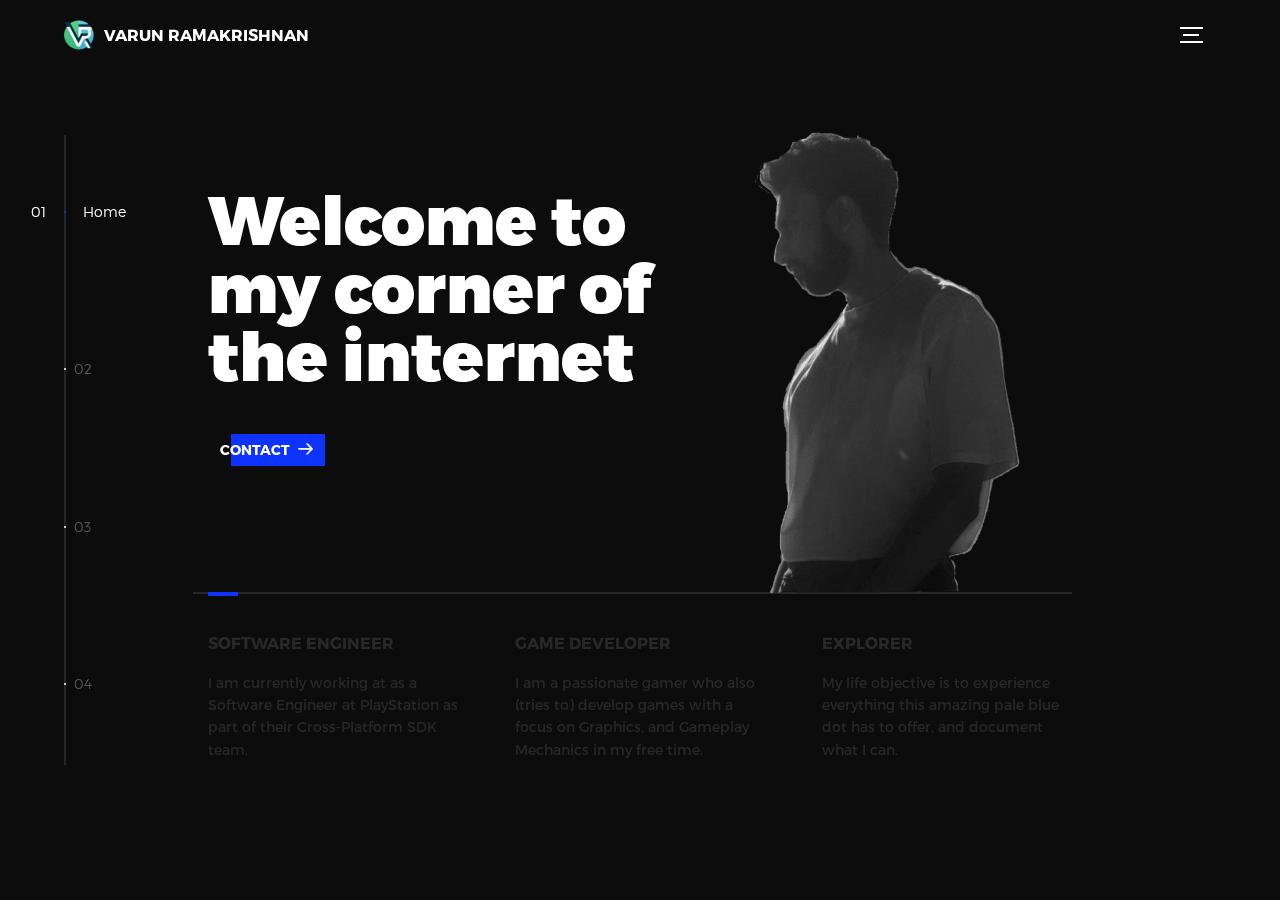
==== commit de5cf531: "Update logo" ====
--- a/index.html
+++ b/index.html
@@ -15,7 +15,7 @@
 <!-- notification for small viewports and landscape oriented smartphones -->
 <div class="device-notification">
   <a class="device-notification--logo" href="#0">
-    <img src="assets/img/logo.png" alt="Global">
+    <img src="assets/img/vr-logo-min.png" alt="Global">
     <p>Varun Ramakrishnan</p>
   </a>
   <p class="device-notification--message">I apologize, but I must request you orient your device to portrait or view my website from a larger screen. You won't be disappointed.</p>
@@ -27,7 +27,7 @@
       <div class="l-wrapper">
         <header class="header">
           <a class="header--logo" href="#0">
-            <img src="assets/img/logo.png" alt="Global">
+            <img src="assets/img/vr-logo-min.png" alt="Global">
             <p>Varun Ramakrishnan</p>
           </a>
           <button class="header--cta cta">Contact Me</button>
@@ -83,7 +83,7 @@
                   <li class="slider--item slider--item-left">
                     <a href="inner/Resume.html" target="_blank" rel="noopener noreferrer">
                       <div class="slider--item-image">
-                        <img src="assets/img/work-victory.jpg" alt="Resume">
+                        <img src="assets/img/resume-logo.png" alt="Resume">
                       </div>
                       <p class="slider--item-title">Resume</p>
                       <p class="slider--item-description">A website-ified version of my paper resume.</p>
@@ -92,7 +92,7 @@
                   <li class="slider--item slider--item-center">
                     <a href="https://github.com/VarunRamakri7" target="_blank" rel="noopener noreferrer">
                       <div class="slider--item-image">
-                        <img src="assets/img/work-metiew-smith.jpg" alt="GitHub">
+                        <img src="assets/img/github-logo.jpg" alt="GitHub">
                       </div>
                       <p class="slider--item-title">GitHub</p>
                       <p class="slider--item-description">All my repositories with my games, graphics, and simulation projects.</p>
@@ -101,7 +101,7 @@
                   <li class="slider--item slider--item-right">
                     <a href="https://store.steampowered.com/app/1269250/War_Smith/" target="_blank" rel="noopener noreferrer">
                       <div class="slider--item-image">
-                        <img src="assets/img/work-alex-nowak.jpg" alt="War Smith">
+                        <img src="assets/img/warsmith-logo.jpg" alt="War Smith">
                       </div>
                       <p class="slider--item-title">War Smith</p>
                       <p class="slider--item-description">I was the Lead Programmer on this couch co-op that is available on Steam.</p>
@@ -110,7 +110,7 @@
                   <li class="slider--item slider--item-right">
                     <a href="https://varunramakri7.github.io/BottomGun/" target="_blank" rel="noopener noreferrer">
                       <div class="slider--item-image">
-                        <img src="assets/img/work-alex-nowak.jpg" alt="BottomGun">
+                        <img src="assets/img/bottomgun-logo.jpg" alt="BottomGun">
                       </div>
                       <p class="slider--item-title">BottomGun</p>
                       <p class="slider--item-description">My take on an endless runner that I made while learning WebGL.</p>
@@ -140,7 +140,7 @@
           <li class="l-section section">
             <div class="about">
               <div class="about--banner">
-                <h2>We<br>believe in<br>passionate<br>people</h2>
+                <h2>I hope to always<br> look at the sky<br> with curiosity and wonder.</h2>
                 <a href="#0">Career
                   <span>
                     <svg version="1.1" id="Layer_1" xmlns="http://www.w3.org/2000/svg" xmlns:xlink="http://www.w3.org/1999/xlink" x="0px" y="0px" viewBox="0 0 150 118" style="enable-background:new 0 0 150 118;" xml:space="preserve">
@@ -170,102 +170,16 @@
               <div class="contact--lockup">
                 <div class="modal">
                   <div class="modal--information">
-                    <p>Pawia 5, 31-154 Kraków, Poland</p>
-                    <a href="mailto:ouremail@gmail.com">ouremail@gmail.com</a>
-                    <a href="tel:+148126287560">+48 12 628 75 60</a>
+                    <p>San Francisco, CA</p>
+                    <a href="mailto:oceans.varun+portfoliowebsite@gmail.com">oceans.varun@gmail.com</a>
                   </div>
                   <ul class="modal--options">
-                    <li><a href="#0">Bēhance</a></li>
-                    <li><a href="#0">dribbble</a></li>
-                    <li><a href="mailto:ouremail@gmail.com">Contact Us</a></li>
+                    <li><a href="https://www.linkedin.com/in/varun-ramakrishnan-085710136/" target="_blank" rel="noopener noreferrer">LinkedIn</a></li>
+                    <li><a href="https://www.instagram.com/vatacheyalalar_vandumurugan/" target="_blank" rel="noopener noreferrer">Instagram</a></li>
+                    <li><a href="mailto:oceans.varun+portfoliowebsite@gmail.com"">Contact Me</a></li>
                   </ul>
                 </div>
               </div>
-            </div>
-          </li>
-          <li class="l-section section">
-            <div class="hire">
-              <h2>You want us to do</h2>
-              <!-- checkout formspree.io for easy form setup -->
-              <form class="work-request">
-                <div class="work-request--options">
-                  <span class="options-a">
-                    <input id="opt-1" type="checkbox" value="app design">
-                    <label for="opt-1">
-                      <svg version="1.1" id="Layer_1" xmlns="http://www.w3.org/2000/svg" xmlns:xlink="http://www.w3.org/1999/xlink" x="0px" y="0px"
-                      viewBox="0 0 150 111" style="enable-background:new 0 0 150 111;" xml:space="preserve">
-                      <g transform="translate(0.000000,111.000000) scale(0.100000,-0.100000)">
-                        <path d="M950,705L555,310L360,505C253,612,160,700,155,700c-6,0-44-34-85-75l-75-75l278-278L550-5l475,475c261,261,475,480,475,485c0,13-132,145-145,145C1349,1100,1167,922,950,705z"/>
-                      </g>
-                      </svg>
-                      App Design
-                    </label>
-                    <input id="opt-2" type="checkbox" value="graphic design">
-                    <label for="opt-2">
-                      <svg version="1.1" id="Layer_1" xmlns="http://www.w3.org/2000/svg" xmlns:xlink="http://www.w3.org/1999/xlink" x="0px" y="0px"
-                      viewBox="0 0 150 111" style="enable-background:new 0 0 150 111;" xml:space="preserve">
-                      <g transform="translate(0.000000,111.000000) scale(0.100000,-0.100000)">
-                        <path d="M950,705L555,310L360,505C253,612,160,700,155,700c-6,0-44-34-85-75l-75-75l278-278L550-5l475,475c261,261,475,480,475,485c0,13-132,145-145,145C1349,1100,1167,922,950,705z"/>
-                      </g>
-                      </svg>
-                      Graphic Design
-                    </label>
-                    <input id="opt-3" type="checkbox" value="motion design">
-                    <label for="opt-3">
-                      <svg version="1.1" id="Layer_1" xmlns="http://www.w3.org/2000/svg" xmlns:xlink="http://www.w3.org/1999/xlink" x="0px" y="0px"
-                      viewBox="0 0 150 111" style="enable-background:new 0 0 150 111;" xml:space="preserve">
-                      <g transform="translate(0.000000,111.000000) scale(0.100000,-0.100000)">
-                        <path d="M950,705L555,310L360,505C253,612,160,700,155,700c-6,0-44-34-85-75l-75-75l278-278L550-5l475,475c261,261,475,480,475,485c0,13-132,145-145,145C1349,1100,1167,922,950,705z"/>
-                      </g>
-                      </svg>
-                      Motion Design
-                    </label>
-                  </span>
-                  <span class="options-b">
-                    <input id="opt-4" type="checkbox" value="ux design">
-                    <label for="opt-4">
-                      <svg version="1.1" id="Layer_1" xmlns="http://www.w3.org/2000/svg" xmlns:xlink="http://www.w3.org/1999/xlink" x="0px" y="0px"
-                      viewBox="0 0 150 111" style="enable-background:new 0 0 150 111;" xml:space="preserve">
-                      <g transform="translate(0.000000,111.000000) scale(0.100000,-0.100000)">
-                        <path d="M950,705L555,310L360,505C253,612,160,700,155,700c-6,0-44-34-85-75l-75-75l278-278L550-5l475,475c261,261,475,480,475,485c0,13-132,145-145,145C1349,1100,1167,922,950,705z"/>
-                      </g>
-                      </svg>
-                      UX Design
-                    </label>
-                    <input id="opt-5" type="checkbox" value="webdesign">
-                    <label for="opt-5">
-                      <svg version="1.1" id="Layer_1" xmlns="http://www.w3.org/2000/svg" xmlns:xlink="http://www.w3.org/1999/xlink" x="0px" y="0px"
-                      viewBox="0 0 150 111" style="enable-background:new 0 0 150 111;" xml:space="preserve">
-                      <g transform="translate(0.000000,111.000000) scale(0.100000,-0.100000)">
-                        <path d="M950,705L555,310L360,505C253,612,160,700,155,700c-6,0-44-34-85-75l-75-75l278-278L550-5l475,475c261,261,475,480,475,485c0,13-132,145-145,145C1349,1100,1167,922,950,705z"/>
-                      </g>
-                      </svg>
-                      Webdesign
-                    </label>
-                    <input id="opt-6" type="checkbox" value="marketing">
-                    <label for="opt-6">
-                      <svg version="1.1" id="Layer_1" xmlns="http://www.w3.org/2000/svg" xmlns:xlink="http://www.w3.org/1999/xlink" x="0px" y="0px"
-                      viewBox="0 0 150 111" style="enable-background:new 0 0 150 111;" xml:space="preserve">
-                      <g transform="translate(0.000000,111.000000) scale(0.100000,-0.100000)">
-                        <path d="M950,705L555,310L360,505C253,612,160,700,155,700c-6,0-44-34-85-75l-75-75l278-278L550-5l475,475c261,261,475,480,475,485c0,13-132,145-145,145C1349,1100,1167,922,950,705z"/>
-                      </g>
-                      </svg>
-                      Marketing
-                    </label>
-                  </span>
-                </div>
-                <div class="work-request--information">
-                  <div class="information-name">
-                    <input id="name" type="text" spellcheck="false">
-                    <label for="name">Name</label>
-                  </div>
-                  <div class="information-email">
-                    <input id="email" type="email" spellcheck="false">
-                    <label for="email">Email</label>
-                  </div>
-                </div>
-                <input type="submit" value="Send Request">
-              </form>
             </div>
           </li>
         </ul>
@@ -277,7 +191,6 @@
     <li>Works</li>
     <li>About</li>
     <li>Contact</li>
-    <li>Hire us</li>
   </ul>
 </div>
 
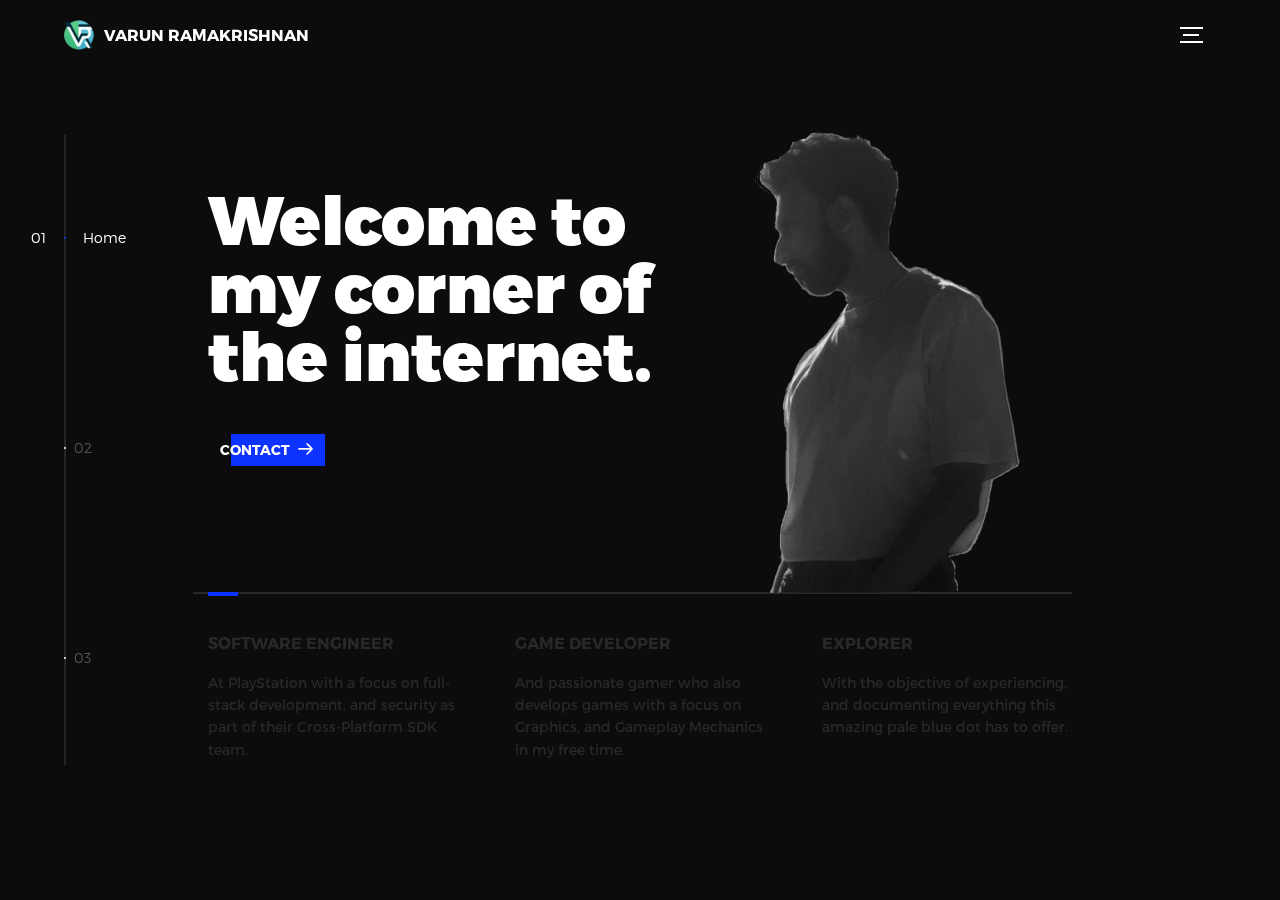
==== commit fb648072: "Remove `About` section" ====
--- a/index.html
+++ b/index.html
@@ -39,7 +39,6 @@
           <ul class="side-nav">
             <li class="is-active"><span>Home</span></li>
             <li><span>Works</span></li>
-            <li><span>About</span></li>
             <li><span>Contact</span></li>
             <!--<li><span>Hire us</span></li>-->
           </ul>
@@ -48,7 +47,7 @@
           <li class="l-section section section--is-active">
             <div class="intro">
               <div class="intro--banner">
-                <h1>Welcome to<br>my corner of<br>the internet</h1>
+                <h1>Welcome to<br>my corner of<br>the internet.</h1>
                 <button class="cta">Contact
                   <svg version="1.1" id="Layer_1" xmlns="http://www.w3.org/2000/svg" xmlns:xlink="http://www.w3.org/1999/xlink" x="0px" y="0px" viewBox="0 0 150 118" style="enable-background:new 0 0 150 118;" xml:space="preserve">
                   <g transform="translate(0.000000,118.000000) scale(0.100000,-0.100000)">
@@ -62,15 +61,15 @@
               <div class="intro--options">
                 <a href="#0">
                   <h3>Software Engineer</h3>
-                  <p>I am currently working at as a Software Engineer at PlayStation as part of their Cross-Platform SDK team.</p>
+                  <p>At PlayStation with a focus on full-stack development, and security as part of their Cross-Platform SDK team.</p>
                 </a>
                 <a href="#0">
                   <h3>Game Developer</h3>
-                  <p>I am a passionate gamer who also (tries to) develop games with a focus on Graphics, and Gameplay Mechanics in my free time.</p>
+                  <p>And passionate gamer who also develops games with a focus on Graphics, and Gameplay Mechanics in my free time.</p>
                 </a>
                 <a href="#0">
                   <h3>Explorer</h3>
-                  <p>My life objective is to experience everything this amazing pale blue dot has to offer, and document what I can.</p>
+                  <p>With the objective of experiencing, and documenting everything this amazing pale blue dot has to offer.</p>
                 </a>
               </div>
             </div>
@@ -138,34 +137,6 @@
             </div>
           </li>
           <li class="l-section section">
-            <div class="about">
-              <div class="about--banner">
-                <h2>I hope to always<br> look at the sky<br> with curiosity and wonder.</h2>
-                <a href="#0">Career
-                  <span>
-                    <svg version="1.1" id="Layer_1" xmlns="http://www.w3.org/2000/svg" xmlns:xlink="http://www.w3.org/1999/xlink" x="0px" y="0px" viewBox="0 0 150 118" style="enable-background:new 0 0 150 118;" xml:space="preserve">
-                    <g transform="translate(0.000000,118.000000) scale(0.100000,-0.100000)">
-                      <path d="M870,1167c-34-17-55-57-46-90c3-15,81-100,194-211l187-185l-565-1c-431,0-571-3-590-13c-55-28-64-94-18-137c21-20,33-20,597-20h575l-192-193C800,103,794,94,849,39c20-20,39-29,61-29c28,0,63,30,298,262c147,144,272,271,279,282c30,51,23,60-219,304C947,1180,926,1196,870,1167z"/>
-                    </g>
-                    </svg>
-                  </span>
-                </a>
-                <img src="assets/img/about-visual.png" alt="About Us">
-              </div>
-              <div class="about--options">
-                <a href="#0">
-                  <h3>Winners</h3>
-                </a>
-                <a href="#0">
-                  <h3>Philosophy</h3>
-                </a>
-                <a href="#0">
-                  <h3>History</h3>
-                </a>
-              </div>
-            </div>
-          </li>
-          <li class="l-section section">
             <div class="contact">
               <div class="contact--lockup">
                 <div class="modal">
@@ -189,7 +160,6 @@
   <ul class="outer-nav">
     <li class="is-active">Home</li>
     <li>Works</li>
-    <li>About</li>
     <li>Contact</li>
   </ul>
 </div>
--- a/assets/css/main.css
+++ b/assets/css/main.css
@@ -1 +1 @@
-@font-face{font-family:'Montserrat';src:url("fonts/Montserrat-Black.eot");src:local("☺"),url("fonts/Montserrat-Black.woff") format("woff"),url("fonts/Montserrat-Black.ttf") format("truetype"),url("fonts/Montserrat-Black.svg") format("svg");font-weight:900;font-style:normal}@font-face{font-family:'Montserrat';src:url("fonts/Montserrat-Bold.eot");src:local("☺"),url("fonts/Montserrat-Bold.woff") format("woff"),url("fonts/Montserrat-Bold.ttf") format("truetype"),url("fonts/Montserrat-Bold.svg") format("svg");font-weight:700;font-style:normal}@font-face{font-family:'Montserrat';src:url("fonts/Montserrat-Regular.eot");src:local("☺"),url("fonts/Montserrat-Regular.woff") format("woff"),url("fonts/Montserrat-Regular.ttf") format("truetype"),url("fonts/Montserrat-Regular.svg") format("svg");font-weight:400;font-style:normal}@font-face{font-family:'Montserrat';src:url("fonts/Montserrat-Light.eot");src:local("☺"),url("fonts/Montserrat-Light.woff") format("woff"),url("fonts/Montserrat-Light.ttf") format("truetype"),url("fonts/Montserrat-Light.svg") format("svg");font-weight:300;font-style:normal}/*! normalize.css v3.0.2 | MIT License | git.io/normalize */html{font-family:sans-serif;-ms-text-size-adjust:100%;-webkit-text-size-adjust:100%}body{margin:0}article,aside,details,figcaption,figure,footer,header,hgroup,main,menu,nav,section,summary{display:block}audio,canvas,progress,video{display:inline-block;vertical-align:baseline}audio:not([controls]){display:none;height:0}[hidden],template{display:none}a{background-color:transparent}a:active,a:hover{outline:0}abbr[title]{border-bottom:1px dotted}b,strong{font-weight:bold}dfn{font-style:italic}h1{font-size:2em;margin:0.67em 0}mark{background:#ff0;color:#000}small{font-size:80%}sub,sup{font-size:75%;line-height:0;position:relative;vertical-align:baseline}sup{top:-0.5em}sub{bottom:-0.25em}img{border:0}svg:not(:root){overflow:hidden}figure{margin:1em 40px}hr{box-sizing:content-box;height:0}pre{overflow:auto}code,kbd,pre,samp{font-family:monospace, monospace;font-size:1em}button,input,optgroup,select,textarea{color:inherit;font:inherit;margin:0}button{overflow:visible}button,select{text-transform:none}button,html input[type="button"],input[type="reset"],input[type="submit"]{-webkit-appearance:button;cursor:pointer}button[disabled],html input[disabled]{cursor:default}button::-moz-focus-inner,input::-moz-focus-inner{border:0;padding:0}input{line-height:normal}input[type="checkbox"],input[type="radio"]{box-sizing:border-box;padding:0}input[type="number"]::-webkit-inner-spin-button,input[type="number"]::-webkit-outer-spin-button{height:auto}input[type="search"]{-webkit-appearance:textfield;box-sizing:content-box}input[type="search"]::-webkit-search-cancel-button,input[type="search"]::-webkit-search-decoration{-webkit-appearance:none}fieldset{border:1px solid #c0c0c0;margin:0 2px;padding:0.35em 0.625em 0.75em}legend{border:0;padding:0}textarea{overflow:auto}optgroup{font-weight:bold}table{border-collapse:collapse;border-spacing:0}td,th{padding:0}::-moz-selection{background:#FFF498}::selection{background:#FFF498}::-moz-selection{background:#FFF498}img::-moz-selection{background:transparent}img::selection{background:transparent}img::-moz-selection{background:transparent}body{-webkit-tap-highlight-color:#FFF498}body{background-color:#0c0c0c;font-size:14px;line-height:1.6;font-family:"Montserrat",sans-serif;color:#fff;-webkit-font-smoothing:antialiased;-webkit-text-size-adjust:100%}.l-viewport{position:relative;width:100%;height:100vh;box-shadow:0 0 45px 5px rgba(0,0,0,0.85);overflow:hidden}.l-wrapper{position:relative;width:1440px;max-width:90%;height:100%;margin:0 auto}.l-side-nav{position:absolute;left:0;display:-webkit-box;display:-webkit-flex;display:-ms-flexbox;display:flex;height:100%;-webkit-box-align:center;-webkit-align-items:center;-ms-flex-align:center;align-items:center}.l-side-nav::before{content:"";position:absolute;top:50%;left:0;-webkit-transform:translateY(-50%);transform:translateY(-50%);width:2px;height:70%;max-height:750px;background-color:#555;opacity:.35;z-index:10}@media (max-width: 1180px){.l-side-nav{display:none}}.l-main-content{position:relative;width:100%;height:100%;margin:0;padding:0;list-style:none}.l-section{position:absolute;width:100%;height:100%}.device-notification{display:none;position:fixed;top:0;left:0;width:100%;height:100%;-webkit-box-orient:vertical;-webkit-box-direction:normal;-webkit-flex-direction:column;-ms-flex-direction:column;flex-direction:column;-webkit-box-align:center;-webkit-align-items:center;-ms-flex-align:center;-ms-grid-row-align:center;align-items:center;-webkit-box-pack:center;-webkit-justify-content:center;-ms-flex-pack:center;justify-content:center;background-color:#0c0c0c;z-index:12}.device-notification--logo{display:-webkit-box;display:-webkit-flex;display:-ms-flexbox;display:flex;-webkit-box-align:center;-webkit-align-items:center;-ms-flex-align:center;align-items:center;text-decoration:none;color:#fff}.device-notification--logo p{margin:0 0 0 10px;font-size:16px;font-weight:700;text-transform:uppercase}.device-notification--message{width:70%;margin:30px 0 0 0;font-weight:700;text-align:center}@media (max-width: 767px) and (min-width: 601px) and (max-height: 680px){.device-notification{display:-webkit-box;display:-webkit-flex;display:-ms-flexbox;display:flex}}@media (max-width: 600px) and (min-width: 480px) and (max-height: 580px){.device-notification{display:-webkit-box;display:-webkit-flex;display:-ms-flexbox;display:flex}}@media (max-width: 736px) and (min-width: 360px) and (orientation: landscape){.device-notification{display:-webkit-box;display:-webkit-flex;display:-ms-flexbox;display:flex}}@media(max-width: 359px){.device-notification{display:-webkit-box;display:-webkit-flex;display:-ms-flexbox;display:flex}}.section{opacity:0;visibility:hidden;-webkit-transition:opacity .4s ease-in-out,visibility 0s .4s;transition:opacity .4s ease-in-out,visibility 0s .4s}.section--is-active{opacity:1;visibility:visible;z-index:1;-webkit-transition:opacity .4s ease-in-out .4s;transition:opacity .4s ease-in-out .4s}.section--next{-webkit-transform:translateY(-45px);transform:translateY(-45px);-webkit-transition:-webkit-transform .4s ease-in-out;transition:-webkit-transform .4s ease-in-out;transition:transform .4s ease-in-out;transition:transform .4s ease-in-out, -webkit-transform .4s ease-in-out}.section--prev{-webkit-transform:translateY(45px);transform:translateY(45px);-webkit-transition:-webkit-transform .4s ease-in-out;transition:-webkit-transform .4s ease-in-out;transition:transform .4s ease-in-out;transition:transform .4s ease-in-out, -webkit-transform .4s ease-in-out}.header{position:absolute;top:0;left:0;display:-webkit-box;display:-webkit-flex;display:-ms-flexbox;display:flex;width:100%;height:70px;-webkit-box-align:center;-webkit-align-items:center;-ms-flex-align:center;align-items:center;-webkit-box-pack:justify;-webkit-justify-content:space-between;-ms-flex-pack:justify;justify-content:space-between;z-index:10}.header--logo{display:-webkit-box;display:-webkit-flex;display:-ms-flexbox;display:flex;-webkit-box-align:center;-webkit-align-items:center;-ms-flex-align:center;align-items:center;text-decoration:none;color:#fff}.header--logo p{margin:0 0 0 10px;font-size:16px;font-weight:700;text-transform:uppercase}.header--nav-toggle{display:-webkit-box;display:-webkit-flex;display:-ms-flexbox;display:flex;width:50px;height:50px;-webkit-box-orient:vertical;-webkit-box-direction:normal;-webkit-flex-direction:column;-ms-flex-direction:column;flex-direction:column;-webkit-box-align:center;-webkit-align-items:center;-ms-flex-align:center;align-items:center;-webkit-box-pack:center;-webkit-justify-content:center;-ms-flex-pack:center;justify-content:center;cursor:pointer}.header--nav-toggle span,.header--nav-toggle::before,.header--nav-toggle::after{content:"";position:relative;width:16px;height:2px;background-color:#fff}.header--nav-toggle::before{bottom:5px;width:23px}.header--nav-toggle::after{top:5px;width:23px}.header--cta{position:absolute;top:50%;left:50%;-webkit-transform:translate(-50%, -50%);transform:translate(-50%, -50%);padding:0 20px;line-height:30px;text-decoration:none;color:#fff;font-weight:700;text-transform:uppercase;background-color:#0f33ff;border:none;opacity:0;visibility:hidden;-webkit-transition:opacity .4s ease-in-out,visibility 0s .4s;transition:opacity .4s ease-in-out,visibility 0s .4s}.header--cta:focus{outline:none}.header--cta.is-active{opacity:1;visibility:visible;-webkit-transition:opacity .4s ease-in-out .4s;transition:opacity .4s ease-in-out .4s}@media (max-width: 767px){.header--cta{display:none}}.side-nav{position:relative;display:-webkit-box;display:-webkit-flex;display:-ms-flexbox;display:flex;width:100px;height:70%;max-height:750px;-webkit-box-orient:vertical;-webkit-box-direction:normal;-webkit-flex-direction:column;-ms-flex-direction:column;flex-direction:column;-webkit-justify-content:space-around;-ms-flex-pack:distribute;justify-content:space-around;margin:0;padding:0;list-style-position:inside;z-index:10}.side-nav>li{position:relative;top:-5px;color:#fff;font-size:6px;cursor:pointer}.side-nav>li span{position:relative;top:3px;left:10px;color:#fff;font-size:14px;font-weight:300;opacity:0;visibility:hidden}.side-nav>li::before{position:absolute;top:3px;left:10px;color:#555;font-size:14px;font-weight:300}.side-nav li:nth-child(1)::before{content:"01"}.side-nav li:nth-child(2)::before{content:"02"}.side-nav li:nth-child(3)::before{content:"03"}.side-nav li:nth-child(4)::before{content:"04"}.side-nav li:nth-child(5)::before{content:"05"}.side-nav li.is-active{color:#0f33ff;-webkit-transition:color .4s ease-in-out;transition:color .4s ease-in-out}.side-nav li.is-active span{opacity:1;visibility:visible;-webkit-transition:opacity .4s ease-in-out;transition:opacity .4s ease-in-out}.side-nav li.is-active::before{left:-33px;color:#fff}.intro{position:relative;display:-webkit-box;display:-webkit-flex;display:-ms-flexbox;display:flex;width:900px;max-width:75%;height:100%;-webkit-box-orient:vertical;-webkit-box-direction:normal;-webkit-flex-direction:column;-ms-flex-direction:column;flex-direction:column;-webkit-box-pack:center;-webkit-justify-content:center;-ms-flex-pack:center;justify-content:center;margin:0 auto}@media (max-width: 1180px){.intro{max-width:100%}}.intro--banner{position:relative;height:475px}.intro--banner::before{content:"";position:absolute;bottom:20px;left:-15px;right:0;height:2px;background-color:#282828}.intro--banner::after{content:"";position:absolute;bottom:18px;left:0;width:30px;height:4px;background-color:#0f33ff}.intro--banner h1{position:relative;font-size:68px;font-weight:900;line-height:1;z-index:1}.intro--banner button{position:relative;padding:5px 17px 5px 12px;font-weight:700;text-transform:uppercase;background-color:transparent;border:none}.intro--banner button .btn-background{position:absolute;top:0;left:23px;right:0;height:100%;background-color:#0f33ff;z-index:-1;-webkit-transition:left .2s ease-in-out;transition:left .2s ease-in-out}.intro--banner button:hover .btn-background{left:0}.intro--banner button:focus{outline:none}.intro--banner button svg{position:relative;left:5px;width:15px;fill:#fff}.intro--banner img{position:absolute;bottom:21px;right:-12px}.intro--options{display:-webkit-box;display:-webkit-flex;display:-ms-flexbox;display:flex;-webkit-box-pack:justify;-webkit-justify-content:space-between;-ms-flex-pack:justify;justify-content:space-between;margin:0;padding:0;list-style:none}.intro--options>a{max-width:250px;text-decoration:none;color:#282828;-webkit-transition:color .2s ease-in-out;transition:color .2s ease-in-out}.intro--options>a:hover{color:#fff}.intro--options h3{font-size:16px;text-transform:uppercase}.intro--options p{margin-bottom:0}@media (max-width: 900px){.intro--banner{height:380px}.intro--banner h1{font-size:55px}.intro--banner img{width:430px}.intro--options>a{margin-right:30px}.intro--options>a:last-child{margin-right:0}}@media (max-width: 767px){.intro--banner{height:305px}.intro--banner h1{font-size:44px}.intro--banner img{width:330px}.intro--options{display:block}.intro--options>a{display:block;max-width:100%;margin:0 0 30px 0}.intro--options>a:last-child{margin-bottom:0}}@media (max-width: 600px){.intro--banner{height:360px}.intro--banner h1{font-size:55px}.intro--banner img{display:none}}@media (max-width: 600px) and (max-height: 750px){.intro--banner{height:auto}.intro--banner::before,.intro--banner::after{display:none}.intro--banner h1{margin-top:0}.intro--options{display:none}}.work{position:relative;display:-webkit-box;display:-webkit-flex;display:-ms-flexbox;display:flex;width:960px;max-width:80%;height:100%;-webkit-box-orient:vertical;-webkit-box-direction:normal;-webkit-flex-direction:column;-ms-flex-direction:column;flex-direction:column;-webkit-box-pack:center;-webkit-justify-content:center;-ms-flex-pack:center;justify-content:center;margin:0 auto}@media (max-width: 1180px){.work{max-width:100%}}.work h2{margin:0 0 20px 0;font-size:30px;text-align:center}.work--lockup{position:relative}.work--lockup .slider{position:relative;display:-webkit-box;display:-webkit-flex;display:-ms-flexbox;display:flex;width:80%;margin:0 auto;padding:0;list-style:none}.work--lockup .slider--item{position:absolute;display:none;text-align:center}.work--lockup .slider--item a{text-decoration:none;color:#858585}.work--lockup .slider--item-title{margin-top:10px;font-size:12px;font-weight:700;text-transform:uppercase}.work--lockup .slider--item-description{display:none;max-width:250px;margin:0 auto}.work--lockup .slider--item-image{width:150px;height:150px;margin:0 auto;border-radius:50%;overflow:hidden}.work--lockup .slider--item-image img{width:100%}.work--lockup .slider--item-left{top:50%;left:0;-webkit-transform:translateY(-50%);transform:translateY(-50%);display:block}.work--lockup .slider--item-right{top:50%;right:0;-webkit-transform:translateY(-50%);transform:translateY(-50%);display:block}.work--lockup .slider--item-center{position:relative;top:30px;left:50%;-webkit-transform:translateX(-50%);transform:translateX(-50%);display:block}.work--lockup .slider--item-center a{color:#fff}.work--lockup .slider--item-center .slider--item-title{margin-top:25px;font-size:16px}.work--lockup .slider--item-center .slider--item-description{display:block}.work--lockup .slider--item-center .slider--item-image{width:300px;height:300px}.work--lockup .slider--next,.work--lockup .slider--prev{position:absolute;top:160px;display:-webkit-box;display:-webkit-flex;display:-ms-flexbox;display:flex;width:50px;height:50px;-webkit-box-align:center;-webkit-align-items:center;-ms-flex-align:center;align-items:center;-webkit-box-pack:center;-webkit-justify-content:center;-ms-flex-pack:center;justify-content:center;background-color:#282828;border-radius:50%;cursor:pointer}.work--lockup .slider--next svg,.work--lockup .slider--prev svg{width:20px;fill:#fff}.work--lockup .slider--next{right:0}.work--lockup .slider--prev{left:0}@media (max-width: 900px){.work--lockup .slider--item-image{width:120px;height:120px}.work--lockup .slider--item-center .slider--item-image{width:240px;height:240px}.work--lockup .slider--next,.work--lockup .slider--prev{top:130px}}@media (max-width: 767px){.work--lockup .slider{width:75%}.work--lockup .slider--item-image{width:90px;height:90px}.work--lockup .slider--item-center .slider--item-image{width:190px;height:190px}.work--lockup .slider--next,.work--lockup .slider--prev{top:105px}}@media (max-width: 600px){.work--lockup .slider{width:auto}.work--lockup .slider--item-left,.work--lockup .slider--item-right{display:none}}.about{position:relative;display:-webkit-box;display:-webkit-flex;display:-ms-flexbox;display:flex;width:900px;max-width:75%;height:100%;-webkit-box-orient:vertical;-webkit-box-direction:normal;-webkit-flex-direction:column;-ms-flex-direction:column;flex-direction:column;-webkit-box-pack:center;-webkit-justify-content:center;-ms-flex-pack:center;justify-content:center;margin:0 auto}@media (max-width: 1180px){.about{max-width:100%}}.about--banner{position:relative;height:475px}.about--banner::before{content:"";position:absolute;top:20px;left:200px;-webkit-transform:rotate(-25deg);transform:rotate(-25deg);border:5px solid #0f33ff;border-right-color:transparent;border-bottom-color:transparent}.about--banner::after{content:"";position:absolute;top:75px;left:400px;-webkit-transform:rotate(45deg);transform:rotate(45deg);width:10px;height:10px;background-color:#0f33ff}.about--banner h2{position:relative;margin-top:35px;font-size:68px;font-weight:900;line-height:1;z-index:1}.about--banner h2::before{content:"";position:absolute;top:60px;left:268px;width:30px;height:30px;background-color:#0f33ff;border-radius:50%}.about--banner h2::after{content:"";position:absolute;top:255px;left:255px;width:10px;height:10px;background-color:#0f33ff}.about--banner a{padding:5px 17px 5px 0;text-decoration:none;color:#fff;font-weight:700;text-transform:uppercase;background-color:transparent}.about--banner a:hover svg{left:10px}.about--banner a svg{position:relative;left:5px;width:15px;fill:#fff;-webkit-transition:left .2s ease-in-out;transition:left .2s ease-in-out}.about--banner img{position:absolute;bottom:-90px;right:-12px}.about--options{display:-webkit-box;display:-webkit-flex;display:-ms-flexbox;display:flex;max-width:600px;-webkit-box-pack:justify;-webkit-justify-content:space-between;-ms-flex-pack:justify;justify-content:space-between;margin:0;padding:0;list-style:none}.about--options>a{position:relative;width:150px;height:75px;text-decoration:none;color:#fff;border:10px solid #0f33ff;background-position:center;background-size:cover;background-repeat:no-repeat}.about--options>a:nth-child(1){background-image:url("../img/about-winners.jpg")}.about--options>a:nth-child(2){background-image:url("../img/about-philosophy.jpg")}.about--options>a:nth-child(3){background-image:url("../img/about-history.jpg")}.about--options>a:hover h3{bottom:-50px}.about--options h3{position:absolute;bottom:-38px;left:10px;font-size:16px;text-transform:uppercase;-webkit-transition:bottom .2s ease-in-out,left .2s ease-in-out;transition:bottom .2s ease-in-out,left .2s ease-in-out}@media (max-width: 767px){.about--banner{height:305px}.about--banner::before{top:0;left:125px}.about--banner::after{top:35px;left:260px}.about--banner h2{margin-top:10px;font-size:44px}.about--banner h2::before{top:28px;left:168px}.about--banner h2::after{top:163px;left:163px}.about--banner img{width:315px}}@media (max-width: 600px){.about--banner{height:auto}.about--banner::before{left:155px}.about--banner::after{left:310px}.about--banner h2{margin-top:0;font-size:55px}.about--banner h2::before{top:43px;left:214px}.about--banner h2::after{top:205px;left:205px}.about--banner img{display:none}.about--options{display:none}}.contact{position:fixed;top:0;left:0;width:100%;height:100%;background-image:url("../img/contact-visual.png");background-position:center;background-size:cover;background-repeat:no-repeat}.contact--lockup{position:relative;display:-webkit-box;display:-webkit-flex;display:-ms-flexbox;display:flex;width:900px;max-width:75%;height:100%;-webkit-box-align:center;-webkit-align-items:center;-ms-flex-align:center;align-items:center;-webkit-box-pack:end;-webkit-justify-content:flex-end;-ms-flex-pack:end;justify-content:flex-end;margin:0 auto}@media (max-width: 1180px){.contact--lockup{max-width:90%}}@media (max-width: 767px){.contact--lockup{-webkit-box-pack:center;-webkit-justify-content:center;-ms-flex-pack:center;justify-content:center}}.contact--lockup .modal{padding:45px 45px;text-align:center;background-color:#0c0c0c;box-shadow:0 0 30px 0 rgba(0,0,0,0.75)}.contact--lockup .modal--information p,.contact--lockup .modal--information a{display:block;margin:14px 0;text-decoration:none;color:#fff;font-weight:700}.contact--lockup .modal--information p{margin-top:0}.contact--lockup .modal--options{margin:0;padding:0;list-style:none}.contact--lockup .modal--options>li{width:130px;margin:0 auto 25px auto}.contact--lockup .modal--options li:nth-child(1){background-color:#1769ff}.contact--lockup .modal--options li:nth-child(2){background-color:#ea4c89}.contact--lockup .modal--options li:nth-child(3){margin-bottom:0;background-color:#0f33ff;text-transform:uppercase}.contact--lockup .modal--options a{display:block;width:100%;padding:8px 0;text-decoration:none;color:#fff;font-weight:700}.hire{position:relative;display:-webkit-box;display:-webkit-flex;display:-ms-flexbox;display:flex;width:700px;max-width:75%;height:100%;-webkit-box-orient:vertical;-webkit-box-direction:normal;-webkit-flex-direction:column;-ms-flex-direction:column;flex-direction:column;-webkit-box-pack:center;-webkit-justify-content:center;-ms-flex-pack:center;justify-content:center;margin:0 auto}@media (max-width: 1180px){.hire{max-width:100%}}.hire h2{margin:0 0 20px 0;font-size:30px;text-align:center}.work-request{display:-webkit-box;display:-webkit-flex;display:-ms-flexbox;display:flex;width:100%;-webkit-box-orient:vertical;-webkit-box-direction:normal;-webkit-flex-direction:column;-ms-flex-direction:column;flex-direction:column;-webkit-box-align:center;-webkit-align-items:center;-ms-flex-align:center;align-items:center;color:#fff}.work-request input[type="submit"]{width:400px;max-width:100%;line-height:50px;font-size:16px;font-weight:700;text-transform:uppercase;background-color:#0f33ff;border:none;border-radius:0}.work-request input[type="submit"]:focus{outline:none}.work-request--options{display:-webkit-box;display:-webkit-flex;display:-ms-flexbox;display:flex;width:100%;-webkit-box-orient:vertical;-webkit-box-direction:normal;-webkit-flex-direction:column;-ms-flex-direction:column;flex-direction:column;-webkit-box-align:center;-webkit-align-items:center;-ms-flex-align:center;align-items:center;margin:30px 0}.work-request--options .options-a{display:-webkit-box;display:-webkit-flex;display:-ms-flexbox;display:flex;width:100%;-webkit-box-pack:justify;-webkit-justify-content:space-between;-ms-flex-pack:justify;justify-content:space-between}.work-request--options .options-b{display:-webkit-box;display:-webkit-flex;display:-ms-flexbox;display:flex;width:72%;-webkit-flex-wrap:wrap;-ms-flex-wrap:wrap;flex-wrap:wrap;-webkit-justify-content:space-around;-ms-flex-pack:distribute;justify-content:space-around}.work-request--options label{display:block;width:200px;margin-bottom:30px;line-height:50px;font-size:16px;font-weight:700;text-align:center;border:2px solid #fff;cursor:pointer;-webkit-transition:background-color .2s ease-in-out,border-color .2s ease-in-out;transition:background-color .2s ease-in-out,border-color .2s ease-in-out}.work-request--options label svg{position:relative;left:-5px;width:0;fill:#fff;-webkit-transition:width .2s ease-in-out;transition:width .2s ease-in-out}.work-request--options input[type="checkbox"]{display:none}.work-request--options input[type="checkbox"]:checked+label{background-color:#0f33ff;border-color:#0f33ff}.work-request--options input[type="checkbox"]:checked+label svg{width:15px}.work-request--information{display:-webkit-box;display:-webkit-flex;display:-ms-flexbox;display:flex;width:100%;-webkit-box-pack:justify;-webkit-justify-content:space-between;-ms-flex-pack:justify;justify-content:space-between;margin-bottom:60px}.work-request--information .information-name,.work-request--information .information-email{position:relative;width:45%;height:50px;font-size:30px;font-weight:300}.work-request--information input[type="text"],.work-request--information input[type="email"]{width:100%;padding:0 0 5px 0;background-color:transparent;border:none;border-bottom:1px solid #fff;border-radius:0}.work-request--information input[type="text"]:focus,.work-request--information input[type="email"]:focus{outline:none;background-color:#0c0c0c}.work-request--information label{position:absolute;top:0;left:0;pointer-events:none;-webkit-transition:top .2s ease-in-out,font-size .2s ease-in-out;transition:top .2s ease-in-out,font-size .2s ease-in-out}.work-request--information input:focus+label,.work-request--information input.has-value+label{top:-15px;font-size:14px}@media (max-width: 767px){.work-request--options{-webkit-box-orient:horizontal;-webkit-box-direction:normal;-webkit-flex-direction:row;-ms-flex-direction:row;flex-direction:row;-webkit-justify-content:space-around;-ms-flex-pack:distribute;justify-content:space-around}.work-request--options .options-a,.work-request--options .options-b{display:block;width:auto}}@media (max-width: 600px){.work-request--options{margin:20px 0}}@media (max-width: 600px) and (max-width: 415px){.work-request--options{-webkit-box-pack:justify;-webkit-justify-content:space-between;-ms-flex-pack:justify;justify-content:space-between}}@media (max-width: 600px){.work-request--options label{width:150px;margin-bottom:15px;font-size:14px}.work-request--options input[type="checkbox"]:checked+label svg{width:12px}.work-request--information{margin-bottom:30px}.work-request--information .information-name,.work-request--information .information-email{height:40px;font-size:24px}}.perspective{position:relative;width:100%;height:100%;overflow:hidden}.perspective--modalview{position:fixed;-webkit-perspective:1500px;perspective:1500px}.container{position:relative;-webkit-transform:translateZ(0) translateX(0) rotateY(0deg);transform:translateZ(0) translateX(0) rotateY(0deg);min-height:100%;outline:30px solid #0f33ff;-webkit-transition:-webkit-transform .4s;transition:-webkit-transform .4s;transition:transform .4s;transition:transform .4s, -webkit-transform .4s}.modalview .container{position:absolute;width:100%;height:100%;overflow:hidden;-webkit-backface-visibility:hidden;backface-visibility:hidden}.effect-rotate-left .container{-webkit-transform-origin:0% 50%;transform-origin:0% 50%;-webkit-transition:-webkit-transform .4s;transition:-webkit-transform .4s;transition:transform .4s;transition:transform .4s, -webkit-transform .4s}.effect-rotate-left--animate .container{-webkit-transform:translateZ(-1800px) translateX(-50%) rotateY(45deg);transform:translateZ(-1800px) translateX(-50%) rotateY(45deg);outline:30px solid #0f33ff}.outer-nav{position:absolute;top:50%;left:55%;-webkit-transform:translateY(-50%);transform:translateY(-50%);-webkit-transform-style:preserve-3d;transform-style:preserve-3d;margin:0;padding:0;list-style:none;text-align:center;visibility:hidden;-webkit-transition:visibility 0s .2s;transition:visibility 0s .2s}.outer-nav.is-vis{visibility:visible}.outer-nav--return{position:absolute;top:0;left:0;width:100%;height:100%;display:none;cursor:pointer;z-index:11}.outer-nav--return.is-vis{display:block}.outer-nav>li{-webkit-transform-style:preserve-3d;transform-style:preserve-3d;-webkit-transform:translateX(350px) translateZ(-1000px);transform:translateX(350px) translateZ(-1000px);font-size:55px;font-weight:900;opacity:0;cursor:pointer;-webkit-transition:opacity .2s,-webkit-transform .2s;transition:opacity .2s,-webkit-transform .2s;transition:transform .2s,opacity .2s;transition:transform .2s,opacity .2s,-webkit-transform .2s}.outer-nav>li.is-vis{-webkit-transform:translateX(0) translateZ(0);transform:translateX(0) translateZ(0);opacity:1;-webkit-transition:opacity .4s,-webkit-transform .4s;transition:opacity .4s,-webkit-transform .4s;transition:transform .4s,opacity .4s;transition:transform .4s,opacity .4s,-webkit-transform .4s}.outer-nav>li::before{content:"";position:absolute;top:50%;left:50%;-webkit-transform:translate(-50%, -25%);transform:translate(-50%, -25%);width:110%;height:15px;opacity:0;background-color:#0f33ff}.outer-nav>li.is-active::before{opacity:1}@media (max-width: 767px){.outer-nav>li{font-size:44px}}@media (max-width: 600px){.outer-nav>li{font-size:34px}}.outer-nav li.is-vis:nth-child(2){-webkit-transition-delay:.04s;transition-delay:.04s}.outer-nav li.is-vis:nth-child(3){-webkit-transition-delay:.08s;transition-delay:.08s}.outer-nav li.is-vis:nth-child(4){-webkit-transition-delay:.12s;transition-delay:.12s}.outer-nav li.is-vis:nth-child(5){-webkit-transition-delay:.16s;transition-delay:.16s}
+@font-face{font-family:'Montserrat';src:url("fonts/Montserrat-Black.eot");src:local("☺"),url("fonts/Montserrat-Black.woff") format("woff"),url("fonts/Montserrat-Black.ttf") format("truetype"),url("fonts/Montserrat-Black.svg") format("svg");font-weight:900;font-style:normal}@font-face{font-family:'Montserrat';src:url("fonts/Montserrat-Bold.eot");src:local("☺"),url("fonts/Montserrat-Bold.woff") format("woff"),url("fonts/Montserrat-Bold.ttf") format("truetype"),url("fonts/Montserrat-Bold.svg") format("svg");font-weight:700;font-style:normal}@font-face{font-family:'Montserrat';src:url("fonts/Montserrat-Regular.eot");src:local("☺"),url("fonts/Montserrat-Regular.woff") format("woff"),url("fonts/Montserrat-Regular.ttf") format("truetype"),url("fonts/Montserrat-Regular.svg") format("svg");font-weight:400;font-style:normal}@font-face{font-family:'Montserrat';src:url("fonts/Montserrat-Light.eot");src:local("☺"),url("fonts/Montserrat-Light.woff") format("woff"),url("fonts/Montserrat-Light.ttf") format("truetype"),url("fonts/Montserrat-Light.svg") format("svg");font-weight:300;font-style:normal}/*! normalize.css v3.0.2 | MIT License | git.io/normalize */html{font-family:sans-serif;-ms-text-size-adjust:100%;-webkit-text-size-adjust:100%}body{margin:0}article,aside,details,figcaption,figure,footer,header,hgroup,main,menu,nav,section,summary{display:block}audio,canvas,progress,video{display:inline-block;vertical-align:baseline}audio:not([controls]){display:none;height:0}[hidden],template{display:none}a{background-color:transparent}a:active,a:hover{outline:0}abbr[title]{border-bottom:1px dotted}b,strong{font-weight:bold}dfn{font-style:italic}h1{font-size:2em;margin:0.67em 0}mark{background:#ff0;color:#000}small{font-size:80%}sub,sup{font-size:75%;line-height:0;position:relative;vertical-align:baseline}sup{top:-0.5em}sub{bottom:-0.25em}img{border:0}svg:not(:root){overflow:hidden}figure{margin:1em 40px}hr{box-sizing:content-box;height:0}pre{overflow:auto}code,kbd,pre,samp{font-family:monospace, monospace;font-size:1em}button,input,optgroup,select,textarea{color:inherit;font:inherit;margin:0}button{overflow:visible}button,select{text-transform:none}button,html input[type="button"],input[type="reset"],input[type="submit"]{-webkit-appearance:button;cursor:pointer}button[disabled],html input[disabled]{cursor:default}button::-moz-focus-inner,input::-moz-focus-inner{border:0;padding:0}input{line-height:normal}input[type="checkbox"],input[type="radio"]{box-sizing:border-box;padding:0}input[type="number"]::-webkit-inner-spin-button,input[type="number"]::-webkit-outer-spin-button{height:auto}input[type="search"]{-webkit-appearance:textfield;box-sizing:content-box}input[type="search"]::-webkit-search-cancel-button,input[type="search"]::-webkit-search-decoration{-webkit-appearance:none}fieldset{border:1px solid #c0c0c0;margin:0 2px;padding:0.35em 0.625em 0.75em}legend{border:0;padding:0}textarea{overflow:auto}optgroup{font-weight:bold}table{border-collapse:collapse;border-spacing:0}td,th{padding:0}::-moz-selection{background:#FFF498}::selection{background:#FFF498}::-moz-selection{background:#FFF498}img::-moz-selection{background:transparent}img::selection{background:transparent}img::-moz-selection{background:transparent}body{-webkit-tap-highlight-color:#FFF498}body{background-color:#0c0c0c;font-size:14px;line-height:1.6;font-family:"Montserrat",sans-serif;color:#fff;-webkit-font-smoothing:antialiased;-webkit-text-size-adjust:100%}.l-viewport{position:relative;width:100%;height:100vh;box-shadow:0 0 45px 5px rgba(0,0,0,0.85);overflow:hidden}.l-wrapper{position:relative;width:1440px;max-width:90%;height:100%;margin:0 auto}.l-side-nav{position:absolute;left:0;display:-webkit-box;display:-webkit-flex;display:-ms-flexbox;display:flex;height:100%;-webkit-box-align:center;-webkit-align-items:center;-ms-flex-align:center;align-items:center}.l-side-nav::before{content:"";position:absolute;top:50%;left:0;-webkit-transform:translateY(-50%);transform:translateY(-50%);width:2px;height:70%;max-height:750px;background-color:#555;opacity:.35;z-index:10}@media (max-width: 1180px){.l-side-nav{display:none}}.l-main-content{position:relative;width:100%;height:100%;margin:0;padding:0;list-style:none}.l-section{position:absolute;width:100%;height:100%}.device-notification{display:none;position:fixed;top:0;left:0;width:100%;height:100%;-webkit-box-orient:vertical;-webkit-box-direction:normal;-webkit-flex-direction:column;-ms-flex-direction:column;flex-direction:column;-webkit-box-align:center;-webkit-align-items:center;-ms-flex-align:center;-ms-grid-row-align:center;align-items:center;-webkit-box-pack:center;-webkit-justify-content:center;-ms-flex-pack:center;justify-content:center;background-color:#0c0c0c;z-index:12}.device-notification--logo{display:-webkit-box;display:-webkit-flex;display:-ms-flexbox;display:flex;-webkit-box-align:center;-webkit-align-items:center;-ms-flex-align:center;align-items:center;text-decoration:none;color:#fff}.device-notification--logo p{margin:0 0 0 10px;font-size:16px;font-weight:700;text-transform:uppercase}.device-notification--message{width:70%;margin:30px 0 0 0;font-weight:700;text-align:center}@media (max-width: 767px) and (min-width: 601px) and (max-height: 680px){.device-notification{display:-webkit-box;display:-webkit-flex;display:-ms-flexbox;display:flex}}@media (max-width: 600px) and (min-width: 480px) and (max-height: 580px){.device-notification{display:-webkit-box;display:-webkit-flex;display:-ms-flexbox;display:flex}}@media (max-width: 736px) and (min-width: 360px) and (orientation: landscape){.device-notification{display:-webkit-box;display:-webkit-flex;display:-ms-flexbox;display:flex}}@media(max-width: 359px){.device-notification{display:-webkit-box;display:-webkit-flex;display:-ms-flexbox;display:flex}}.section{opacity:0;visibility:hidden;-webkit-transition:opacity .4s ease-in-out,visibility 0s .4s;transition:opacity .4s ease-in-out,visibility 0s .4s}.section--is-active{opacity:1;visibility:visible;z-index:1;-webkit-transition:opacity .4s ease-in-out .4s;transition:opacity .4s ease-in-out .4s}.section--next{-webkit-transform:translateY(-45px);transform:translateY(-45px);-webkit-transition:-webkit-transform .4s ease-in-out;transition:-webkit-transform .4s ease-in-out;transition:transform .4s ease-in-out;transition:transform .4s ease-in-out, -webkit-transform .4s ease-in-out}.section--prev{-webkit-transform:translateY(45px);transform:translateY(45px);-webkit-transition:-webkit-transform .4s ease-in-out;transition:-webkit-transform .4s ease-in-out;transition:transform .4s ease-in-out;transition:transform .4s ease-in-out, -webkit-transform .4s ease-in-out}.header{position:absolute;top:0;left:0;display:-webkit-box;display:-webkit-flex;display:-ms-flexbox;display:flex;width:100%;height:70px;-webkit-box-align:center;-webkit-align-items:center;-ms-flex-align:center;align-items:center;-webkit-box-pack:justify;-webkit-justify-content:space-between;-ms-flex-pack:justify;justify-content:space-between;z-index:10}.header--logo{display:-webkit-box;display:-webkit-flex;display:-ms-flexbox;display:flex;-webkit-box-align:center;-webkit-align-items:center;-ms-flex-align:center;align-items:center;text-decoration:none;color:#fff}.header--logo p{margin:0 0 0 10px;font-size:16px;font-weight:700;text-transform:uppercase}.header--nav-toggle{display:-webkit-box;display:-webkit-flex;display:-ms-flexbox;display:flex;width:50px;height:50px;-webkit-box-orient:vertical;-webkit-box-direction:normal;-webkit-flex-direction:column;-ms-flex-direction:column;flex-direction:column;-webkit-box-align:center;-webkit-align-items:center;-ms-flex-align:center;align-items:center;-webkit-box-pack:center;-webkit-justify-content:center;-ms-flex-pack:center;justify-content:center;cursor:pointer}.header--nav-toggle span,.header--nav-toggle::before,.header--nav-toggle::after{content:"";position:relative;width:16px;height:2px;background-color:#fff}.header--nav-toggle::before{bottom:5px;width:23px}.header--nav-toggle::after{top:5px;width:23px}.header--cta{position:absolute;top:50%;left:50%;-webkit-transform:translate(-50%, -50%);transform:translate(-50%, -50%);padding:0 20px;line-height:30px;text-decoration:none;color:#fff;font-weight:700;text-transform:uppercase;background-color:#0f33ff;border:none;opacity:0;visibility:hidden;-webkit-transition:opacity .4s ease-in-out,visibility 0s .4s;transition:opacity .4s ease-in-out,visibility 0s .4s}.header--cta:focus{outline:none}.header--cta.is-active{opacity:1;visibility:visible;-webkit-transition:opacity .4s ease-in-out .4s;transition:opacity .4s ease-in-out .4s}@media (max-width: 767px){.header--cta{display:none}}.side-nav{position:relative;display:-webkit-box;display:-webkit-flex;display:-ms-flexbox;display:flex;width:100px;height:70%;max-height:750px;-webkit-box-orient:vertical;-webkit-box-direction:normal;-webkit-flex-direction:column;-ms-flex-direction:column;flex-direction:column;-webkit-justify-content:space-around;-ms-flex-pack:distribute;justify-content:space-around;margin:0;padding:0;list-style-position:inside;z-index:10}.side-nav>li{position:relative;top:-5px;color:#fff;font-size:6px;cursor:pointer}.side-nav>li span{position:relative;top:3px;left:10px;color:#fff;font-size:14px;font-weight:300;opacity:0;visibility:hidden}.side-nav>li::before{position:absolute;top:3px;left:10px;color:#555;font-size:14px;font-weight:300}.side-nav li:nth-child(1)::before{content:"01"}.side-nav li:nth-child(2)::before{content:"02"}.side-nav li:nth-child(3)::before{content:"03"}.side-nav li:nth-child(4)::before{content:"04"}.side-nav li:nth-child(5)::before{content:"05"}.side-nav li.is-active{color:#0f33ff;-webkit-transition:color .4s ease-in-out;transition:color .4s ease-in-out}.side-nav li.is-active span{opacity:1;visibility:visible;-webkit-transition:opacity .4s ease-in-out;transition:opacity .4s ease-in-out}.side-nav li.is-active::before{left:-33px;color:#fff}.intro{position:relative;display:-webkit-box;display:-webkit-flex;display:-ms-flexbox;display:flex;width:900px;max-width:75%;height:100%;-webkit-box-orient:vertical;-webkit-box-direction:normal;-webkit-flex-direction:column;-ms-flex-direction:column;flex-direction:column;-webkit-box-pack:center;-webkit-justify-content:center;-ms-flex-pack:center;justify-content:center;margin:0 auto}@media (max-width: 1180px){.intro{max-width:100%}}.intro--banner{position:relative;height:475px}.intro--banner::before{content:"";position:absolute;bottom:20px;left:-15px;right:0;height:2px;background-color:#282828}.intro--banner::after{content:"";position:absolute;bottom:18px;left:0;width:30px;height:4px;background-color:#0f33ff}.intro--banner h1{position:relative;font-size:68px;font-weight:900;line-height:1;z-index:1}.intro--banner button{position:relative;padding:5px 17px 5px 12px;font-weight:700;text-transform:uppercase;background-color:transparent;border:none}.intro--banner button .btn-background{position:absolute;top:0;left:23px;right:0;height:100%;background-color:#0f33ff;z-index:-1;-webkit-transition:left .2s ease-in-out;transition:left .2s ease-in-out}.intro--banner button:hover .btn-background{left:0}.intro--banner button:focus{outline:none}.intro--banner button svg{position:relative;left:5px;width:15px;fill:#fff}.intro--banner img{position:absolute;bottom:21px;right:-12px}.intro--options{display:-webkit-box;display:-webkit-flex;display:-ms-flexbox;display:flex;-webkit-box-pack:justify;-webkit-justify-content:space-between;-ms-flex-pack:justify;justify-content:space-between;margin:0;padding:0;list-style:none}.intro--options>a{max-width:250px;text-decoration:none;color:#282828;-webkit-transition:color .2s ease-in-out;transition:color .2s ease-in-out}.intro--options>a:hover{color:#fff}.intro--options h3{font-size:16px;text-transform:uppercase}.intro--options p{margin-bottom:0}@media (max-width: 900px){.intro--banner{height:380px}.intro--banner h1{font-size:55px}.intro--banner img{width:430px}.intro--options>a{margin-right:30px}.intro--options>a:last-child{margin-right:0}}@media (max-width: 767px){.intro--banner{height:305px}.intro--banner h1{font-size:44px}.intro--banner img{width:330px}.intro--options{display:block}.intro--options>a{display:block;max-width:100%;margin:0 0 30px 0}.intro--options>a:last-child{margin-bottom:0}}@media (max-width: 600px){.intro--banner{height:360px}.intro--banner h1{font-size:55px}.intro--banner img{display:none}}@media (max-width: 600px) and (max-height: 750px){.intro--banner{height:auto}.intro--banner::before,.intro--banner::after{display:none}.intro--banner h1{margin-top:0}.intro--options{display:none}}.work{position:relative;display:-webkit-box;display:-webkit-flex;display:-ms-flexbox;display:flex;width:960px;max-width:80%;height:100%;-webkit-box-orient:vertical;-webkit-box-direction:normal;-webkit-flex-direction:column;-ms-flex-direction:column;flex-direction:column;-webkit-box-pack:center;-webkit-justify-content:center;-ms-flex-pack:center;justify-content:center;margin:0 auto}@media (max-width: 1180px){.work{max-width:100%}}.work h2{margin:0 0 20px 0;font-size:30px;text-align:center}.work--lockup{position:relative}.work--lockup .slider{position:relative;display:-webkit-box;display:-webkit-flex;display:-ms-flexbox;display:flex;width:80%;margin:0 auto;padding:0;list-style:none}.work--lockup .slider--item{position:absolute;display:none;text-align:center}.work--lockup .slider--item a{text-decoration:none;color:#858585}.work--lockup .slider--item-title{margin-top:10px;font-size:12px;font-weight:700;text-transform:uppercase}.work--lockup .slider--item-description{display:none;max-width:250px;margin:0 auto}.work--lockup .slider--item-image{width:150px;height:150px;margin:0 auto;border-radius:50%;overflow:hidden}.work--lockup .slider--item-image img{width:100%}.work--lockup .slider--item-left{top:50%;left:0;-webkit-transform:translateY(-50%);transform:translateY(-50%);display:block}.work--lockup .slider--item-right{top:50%;right:0;-webkit-transform:translateY(-50%);transform:translateY(-50%);display:block}.work--lockup .slider--item-center{position:relative;top:30px;left:50%;-webkit-transform:translateX(-50%);transform:translateX(-50%);display:block}.work--lockup .slider--item-center a{color:#fff}.work--lockup .slider--item-center .slider--item-title{margin-top:25px;font-size:16px}.work--lockup .slider--item-center .slider--item-description{display:block}.work--lockup .slider--item-center .slider--item-image{width:300px;height:300px}.work--lockup .slider--next,.work--lockup .slider--prev{position:absolute;top:160px;display:-webkit-box;display:-webkit-flex;display:-ms-flexbox;display:flex;width:50px;height:50px;-webkit-box-align:center;-webkit-align-items:center;-ms-flex-align:center;align-items:center;-webkit-box-pack:center;-webkit-justify-content:center;-ms-flex-pack:center;justify-content:center;background-color:#282828;border-radius:50%;cursor:pointer}.work--lockup .slider--next svg,.work--lockup .slider--prev svg{width:20px;fill:#fff}.work--lockup .slider--next{right:0}.work--lockup .slider--prev{left:0}@media (max-width: 900px){.work--lockup .slider--item-image{width:120px;height:120px}.work--lockup .slider--item-center .slider--item-image{width:240px;height:240px}.work--lockup .slider--next,.work--lockup .slider--prev{top:130px}}@media (max-width: 767px){.work--lockup .slider{width:75%}.work--lockup .slider--item-image{width:90px;height:90px}.work--lockup .slider--item-center .slider--item-image{width:190px;height:190px}.work--lockup .slider--next,.work--lockup .slider--prev{top:105px}}@media (max-width: 600px){.work--lockup .slider{width:auto}.work--lockup .slider--item-left,.work--lockup .slider--item-right{display:none}}.about{position:relative;display:-webkit-box;display:-webkit-flex;display:-ms-flexbox;display:flex;width:900px;max-width:75%;height:100%;-webkit-box-orient:vertical;-webkit-box-direction:normal;-webkit-flex-direction:column;-ms-flex-direction:column;flex-direction:column;-webkit-box-pack:center;-webkit-justify-content:center;-ms-flex-pack:center;justify-content:center;margin:0 auto}@media (max-width: 1180px){.about{max-width:100%}}.about--banner{position:relative;height:475px}.about--banner::before{content:"";position:absolute;top:20px;left:200px;-webkit-transform:rotate(-25deg);transform:rotate(-25deg);border:5px solid #0f33ff;border-right-color:transparent;border-bottom-color:transparent}.about--banner::after{content:"";position:absolute;top:75px;left:400px;-webkit-transform:rotate(45deg);transform:rotate(45deg);width:10px;height:10px;background-color:#0f33ff}.about--banner h2{position:relative;margin-top:35px;font-size:68px;font-weight:900;line-height:1;z-index:1}.about--banner h2::before{content:"";position:absolute;top:60px;left:268px;width:30px;height:30px;background-color:#0f33ff;border-radius:50%}.about--banner h2::after{content:"";position:absolute;top:255px;left:255px;width:10px;height:10px;background-color:#0f33ff}.about--banner a{padding:5px 17px 5px 0;text-decoration:none;color:#fff;font-weight:700;text-transform:uppercase;background-color:transparent}.about--banner a:hover svg{left:10px}.about--banner a svg{position:relative;left:5px;width:15px;fill:#fff;-webkit-transition:left .2s ease-in-out;transition:left .2s ease-in-out}.about--banner img{position:absolute;bottom:-90px;right:-12px}.about--options{display:-webkit-box;display:-webkit-flex;display:-ms-flexbox;display:flex;max-width:600px;-webkit-box-pack:justify;-webkit-justify-content:space-between;-ms-flex-pack:justify;justify-content:space-between;margin:0;padding:0;list-style:none}.about--options>a{position:relative;width:150px;height:75px;text-decoration:none;color:#fff;border:10px solid #0f33ff;background-position:center;background-size:cover;background-repeat:no-repeat}.about--options>a:nth-child(1){background-image:url("../img/about-winners.jpg")}.about--options>a:nth-child(2){background-image:url("../img/about-philosophy.jpg")}.about--options>a:nth-child(3){background-image:url("../img/about-history.jpg")}.about--options>a:hover h3{bottom:-50px}.about--options h3{position:absolute;bottom:-38px;left:10px;font-size:16px;text-transform:uppercase;-webkit-transition:bottom .2s ease-in-out,left .2s ease-in-out;transition:bottom .2s ease-in-out,left .2s ease-in-out}@media (max-width: 767px){.about--banner{height:305px}.about--banner::before{top:0;left:125px}.about--banner::after{top:35px;left:260px}.about--banner h2{margin-top:10px;font-size:44px}.about--banner h2::before{top:28px;left:168px}.about--banner h2::after{top:163px;left:163px}.about--banner img{width:315px}}@media (max-width: 600px){.about--banner{height:auto}.about--banner::before{left:155px}.about--banner::after{left:310px}.about--banner h2{margin-top:0;font-size:55px}.about--banner h2::before{top:43px;left:214px}.about--banner h2::after{top:205px;left:205px}.about--banner img{display:none}.about--options{display:none}}.contact{position:fixed;top:0;left:0;width:100%;height:100%;background-image:url("../img/sf-map-1.png");background-position:center;background-size:cover;background-repeat:no-repeat}.contact--lockup{position:relative;display:-webkit-box;display:-webkit-flex;display:-ms-flexbox;display:flex;width:900px;max-width:75%;height:100%;-webkit-box-align:center;-webkit-align-items:center;-ms-flex-align:center;align-items:center;-webkit-box-pack:end;-webkit-justify-content:flex-end;-ms-flex-pack:end;justify-content:flex-end;margin:0 auto}@media (max-width: 1180px){.contact--lockup{max-width:90%}}@media (max-width: 767px){.contact--lockup{-webkit-box-pack:center;-webkit-justify-content:center;-ms-flex-pack:center;justify-content:center}}.contact--lockup .modal{padding:45px 45px;text-align:center;background-color:#0c0c0c;box-shadow:0 0 30px 0 rgba(0,0,0,0.75)}.contact--lockup .modal--information p,.contact--lockup .modal--information a{display:block;margin:14px 0;text-decoration:none;color:#fff;font-weight:700}.contact--lockup .modal--information p{margin-top:0}.contact--lockup .modal--options{margin:0;padding:0;list-style:none}.contact--lockup .modal--options>li{width:130px;margin:0 auto 25px auto}.contact--lockup .modal--options li:nth-child(1){background-color:#1769ff}.contact--lockup .modal--options li:nth-child(2){background-color:#ea4c89}.contact--lockup .modal--options li:nth-child(3){margin-bottom:0;background-color:#0f33ff;text-transform:uppercase}.contact--lockup .modal--options a{display:block;width:100%;padding:8px 0;text-decoration:none;color:#fff;font-weight:700}.hire{position:relative;display:-webkit-box;display:-webkit-flex;display:-ms-flexbox;display:flex;width:700px;max-width:75%;height:100%;-webkit-box-orient:vertical;-webkit-box-direction:normal;-webkit-flex-direction:column;-ms-flex-direction:column;flex-direction:column;-webkit-box-pack:center;-webkit-justify-content:center;-ms-flex-pack:center;justify-content:center;margin:0 auto}@media (max-width: 1180px){.hire{max-width:100%}}.hire h2{margin:0 0 20px 0;font-size:30px;text-align:center}.work-request{display:-webkit-box;display:-webkit-flex;display:-ms-flexbox;display:flex;width:100%;-webkit-box-orient:vertical;-webkit-box-direction:normal;-webkit-flex-direction:column;-ms-flex-direction:column;flex-direction:column;-webkit-box-align:center;-webkit-align-items:center;-ms-flex-align:center;align-items:center;color:#fff}.work-request input[type="submit"]{width:400px;max-width:100%;line-height:50px;font-size:16px;font-weight:700;text-transform:uppercase;background-color:#0f33ff;border:none;border-radius:0}.work-request input[type="submit"]:focus{outline:none}.work-request--options{display:-webkit-box;display:-webkit-flex;display:-ms-flexbox;display:flex;width:100%;-webkit-box-orient:vertical;-webkit-box-direction:normal;-webkit-flex-direction:column;-ms-flex-direction:column;flex-direction:column;-webkit-box-align:center;-webkit-align-items:center;-ms-flex-align:center;align-items:center;margin:30px 0}.work-request--options .options-a{display:-webkit-box;display:-webkit-flex;display:-ms-flexbox;display:flex;width:100%;-webkit-box-pack:justify;-webkit-justify-content:space-between;-ms-flex-pack:justify;justify-content:space-between}.work-request--options .options-b{display:-webkit-box;display:-webkit-flex;display:-ms-flexbox;display:flex;width:72%;-webkit-flex-wrap:wrap;-ms-flex-wrap:wrap;flex-wrap:wrap;-webkit-justify-content:space-around;-ms-flex-pack:distribute;justify-content:space-around}.work-request--options label{display:block;width:200px;margin-bottom:30px;line-height:50px;font-size:16px;font-weight:700;text-align:center;border:2px solid #fff;cursor:pointer;-webkit-transition:background-color .2s ease-in-out,border-color .2s ease-in-out;transition:background-color .2s ease-in-out,border-color .2s ease-in-out}.work-request--options label svg{position:relative;left:-5px;width:0;fill:#fff;-webkit-transition:width .2s ease-in-out;transition:width .2s ease-in-out}.work-request--options input[type="checkbox"]{display:none}.work-request--options input[type="checkbox"]:checked+label{background-color:#0f33ff;border-color:#0f33ff}.work-request--options input[type="checkbox"]:checked+label svg{width:15px}.work-request--information{display:-webkit-box;display:-webkit-flex;display:-ms-flexbox;display:flex;width:100%;-webkit-box-pack:justify;-webkit-justify-content:space-between;-ms-flex-pack:justify;justify-content:space-between;margin-bottom:60px}.work-request--information .information-name,.work-request--information .information-email{position:relative;width:45%;height:50px;font-size:30px;font-weight:300}.work-request--information input[type="text"],.work-request--information input[type="email"]{width:100%;padding:0 0 5px 0;background-color:transparent;border:none;border-bottom:1px solid #fff;border-radius:0}.work-request--information input[type="text"]:focus,.work-request--information input[type="email"]:focus{outline:none;background-color:#0c0c0c}.work-request--information label{position:absolute;top:0;left:0;pointer-events:none;-webkit-transition:top .2s ease-in-out,font-size .2s ease-in-out;transition:top .2s ease-in-out,font-size .2s ease-in-out}.work-request--information input:focus+label,.work-request--information input.has-value+label{top:-15px;font-size:14px}@media (max-width: 767px){.work-request--options{-webkit-box-orient:horizontal;-webkit-box-direction:normal;-webkit-flex-direction:row;-ms-flex-direction:row;flex-direction:row;-webkit-justify-content:space-around;-ms-flex-pack:distribute;justify-content:space-around}.work-request--options .options-a,.work-request--options .options-b{display:block;width:auto}}@media (max-width: 600px){.work-request--options{margin:20px 0}}@media (max-width: 600px) and (max-width: 415px){.work-request--options{-webkit-box-pack:justify;-webkit-justify-content:space-between;-ms-flex-pack:justify;justify-content:space-between}}@media (max-width: 600px){.work-request--options label{width:150px;margin-bottom:15px;font-size:14px}.work-request--options input[type="checkbox"]:checked+label svg{width:12px}.work-request--information{margin-bottom:30px}.work-request--information .information-name,.work-request--information .information-email{height:40px;font-size:24px}}.perspective{position:relative;width:100%;height:100%;overflow:hidden}.perspective--modalview{position:fixed;-webkit-perspective:1500px;perspective:1500px}.container{position:relative;-webkit-transform:translateZ(0) translateX(0) rotateY(0deg);transform:translateZ(0) translateX(0) rotateY(0deg);min-height:100%;outline:30px solid #0f33ff;-webkit-transition:-webkit-transform .4s;transition:-webkit-transform .4s;transition:transform .4s;transition:transform .4s, -webkit-transform .4s}.modalview .container{position:absolute;width:100%;height:100%;overflow:hidden;-webkit-backface-visibility:hidden;backface-visibility:hidden}.effect-rotate-left .container{-webkit-transform-origin:0% 50%;transform-origin:0% 50%;-webkit-transition:-webkit-transform .4s;transition:-webkit-transform .4s;transition:transform .4s;transition:transform .4s, -webkit-transform .4s}.effect-rotate-left--animate .container{-webkit-transform:translateZ(-1800px) translateX(-50%) rotateY(45deg);transform:translateZ(-1800px) translateX(-50%) rotateY(45deg);outline:30px solid #0f33ff}.outer-nav{position:absolute;top:50%;left:55%;-webkit-transform:translateY(-50%);transform:translateY(-50%);-webkit-transform-style:preserve-3d;transform-style:preserve-3d;margin:0;padding:0;list-style:none;text-align:center;visibility:hidden;-webkit-transition:visibility 0s .2s;transition:visibility 0s .2s}.outer-nav.is-vis{visibility:visible}.outer-nav--return{position:absolute;top:0;left:0;width:100%;height:100%;display:none;cursor:pointer;z-index:11}.outer-nav--return.is-vis{display:block}.outer-nav>li{-webkit-transform-style:preserve-3d;transform-style:preserve-3d;-webkit-transform:translateX(350px) translateZ(-1000px);transform:translateX(350px) translateZ(-1000px);font-size:55px;font-weight:900;opacity:0;cursor:pointer;-webkit-transition:opacity .2s,-webkit-transform .2s;transition:opacity .2s,-webkit-transform .2s;transition:transform .2s,opacity .2s;transition:transform .2s,opacity .2s,-webkit-transform .2s}.outer-nav>li.is-vis{-webkit-transform:translateX(0) translateZ(0);transform:translateX(0) translateZ(0);opacity:1;-webkit-transition:opacity .4s,-webkit-transform .4s;transition:opacity .4s,-webkit-transform .4s;transition:transform .4s,opacity .4s;transition:transform .4s,opacity .4s,-webkit-transform .4s}.outer-nav>li::before{content:"";position:absolute;top:50%;left:50%;-webkit-transform:translate(-50%, -25%);transform:translate(-50%, -25%);width:110%;height:15px;opacity:0;background-color:#0f33ff}.outer-nav>li.is-active::before{opacity:1}@media (max-width: 767px){.outer-nav>li{font-size:44px}}@media (max-width: 600px){.outer-nav>li{font-size:34px}}.outer-nav li.is-vis:nth-child(2){-webkit-transition-delay:.04s;transition-delay:.04s}.outer-nav li.is-vis:nth-child(3){-webkit-transition-delay:.08s;transition-delay:.08s}.outer-nav li.is-vis:nth-child(4){-webkit-transition-delay:.12s;transition-delay:.12s}.outer-nav li.is-vis:nth-child(5){-webkit-transition-delay:.16s;transition-delay:.16s}
